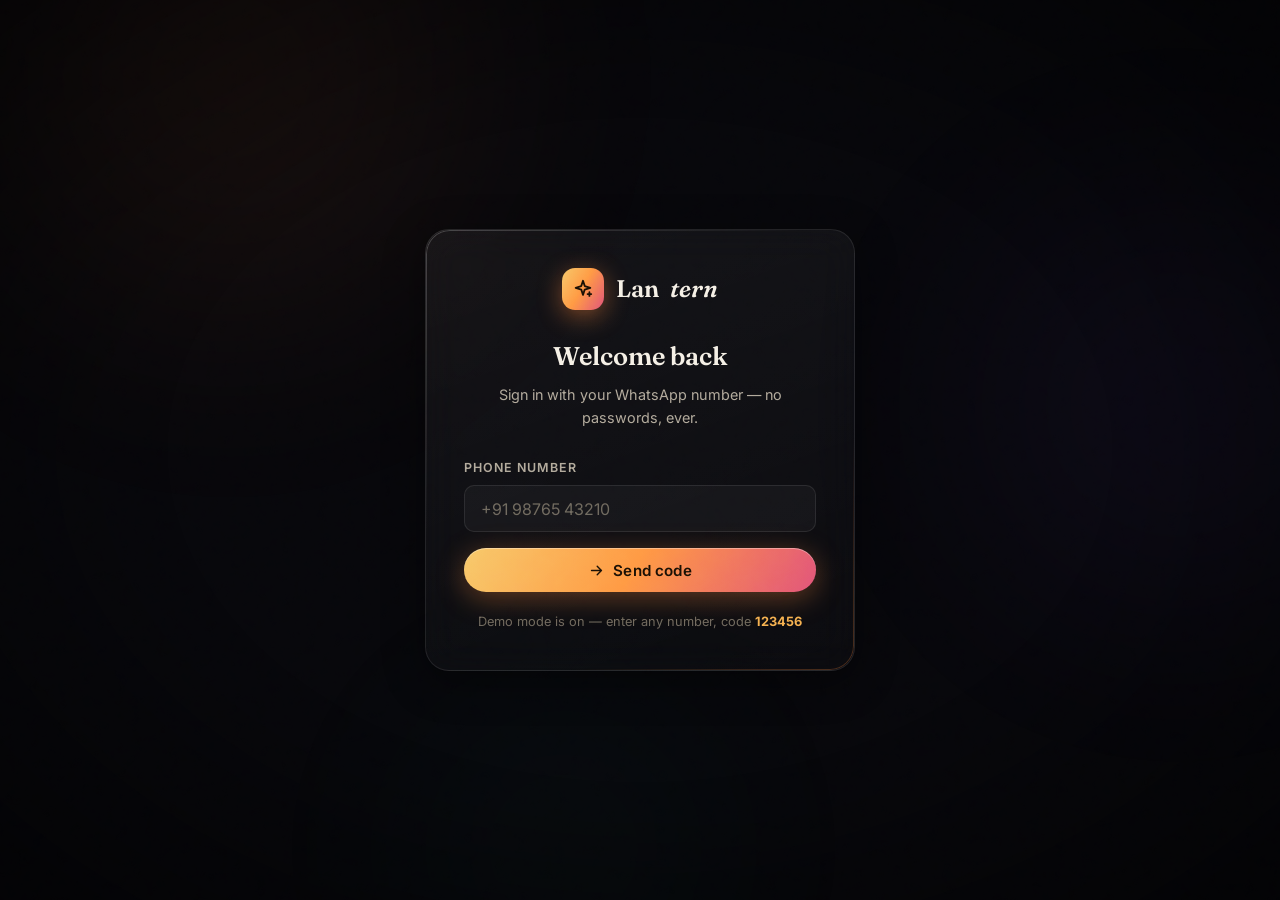
==== public/app.html @ 947a6cfb "Add Lantern — AI business assistant for local shops Cinematic vanilla-JS frontend (landing + owner c" ====
<!DOCTYPE html>
<html lang="en">
<head>
<meta charset="UTF-8">
<meta name="viewport" content="width=device-width, initial-scale=1.0">
<title>Lantern — Owner Console</title>
<link rel="preconnect" href="https://fonts.googleapis.com">
<link rel="preconnect" href="https://fonts.gstatic.com" crossorigin>
<link href="https://fonts.googleapis.com/css2?family=Fraunces:ital,opsz,wght@0,9..144,400;0,9..144,500;0,9..144,600;1,9..144,400;1,9..144,500&family=Inter:wght@400;500;600;700&display=swap" rel="stylesheet">
<link rel="stylesheet" href="css/base.css">
<link rel="stylesheet" href="css/layout.css">
<link rel="stylesheet" href="css/components.css">
<link rel="stylesheet" href="css/pages/chat.css">
<link rel="stylesheet" href="css/pages/inventory.css">
<link rel="stylesheet" href="css/pages/bookings.css">
<link rel="stylesheet" href="css/pages/insights.css">
<link rel="stylesheet" href="css/pages/marketing.css">
</head>
<body id="appPage">

<div class="grain" aria-hidden="true"></div>
<div class="vignette" aria-hidden="true"></div>
<div class="aurora" aria-hidden="true">
  <div class="blob blob-1" style="opacity:.2"></div>
  <div class="blob blob-2" style="opacity:.18"></div>
  <div class="blob blob-3" style="opacity:.14"></div>
</div>

<!-- ============ AUTH GATE ============ -->
<div class="auth-screen" id="authScreen">
  <div class="card auth-card hairline">
    <div class="a-brand">
      <span class="mark"><svg viewBox="0 0 24 24" fill="none" stroke="currentColor" stroke-width="2" stroke-linecap="round" stroke-linejoin="round"><path d="M12 3l1.9 5.8L20 10.7l-6.1 1.9L12 18.4l-1.9-5.8L4 10.7l6.1-1.9z"/><path d="M19 15.5v4M17 17.5h4"/></svg></span>
      Lan<em>tern</em>
    </div>

    <div id="authStepPhone">
      <div class="a-title">Welcome back</div>
      <p class="a-sub">Sign in with your WhatsApp number — no passwords, ever.</p>
      <div class="field" style="margin-bottom:1rem">
        <label for="authPhone">Phone number</label>
        <input class="input" id="authPhone" type="tel" placeholder="+91 98765 43210" inputmode="tel">
      </div>
      <button class="btn btn-gold" id="authSendOtp" style="width:100%">
        <svg viewBox="0 0 24 24" fill="none" stroke="currentColor" stroke-width="2" stroke-linecap="round" stroke-linejoin="round"><path d="M5 12h14M13 6l6 6-6 6"/></svg>
        Send code
      </button>
      <p class="demo-hint">Demo mode is on — enter any number, code <b>123456</b></p>
    </div>

    <div id="authStepOtp" style="display:none">
      <div class="a-title">Enter the code</div>
      <p class="a-sub" id="otpSentTo"></p>
      <div class="otp-row" id="otpRow">
        <input class="input" maxlength="1" inputmode="numeric"><input class="input" maxlength="1" inputmode="numeric"><input class="input" maxlength="1" inputmode="numeric"><input class="input" maxlength="1" inputmode="numeric"><input class="input" maxlength="1" inputmode="numeric"><input class="input" maxlength="1" inputmode="numeric">
      </div>
      <button class="btn btn-gold" id="authVerify" style="width:100%; margin-top:1.2rem">
        <svg viewBox="0 0 24 24" fill="none" stroke="currentColor" stroke-width="2" stroke-linecap="round" stroke-linejoin="round"><path d="M20 6 9 17l-5-5"/></svg>
        Verify &amp; open console
      </button>
      <button class="btn btn-ghost" id="authBack" style="width:100%; margin-top:.6rem">Back</button>
    </div>
  </div>
</div>

<!-- ============ APP SHELL ============ -->
<div class="app-shell" id="appShell" style="display:none">
  <aside class="sidebar">
    <a class="brand-lockup brand" href="index.html">
      <span class="mark"><svg viewBox="0 0 24 24" fill="none" stroke="currentColor" stroke-width="2" stroke-linecap="round" stroke-linejoin="round"><path d="M12 3l1.9 5.8L20 10.7l-6.1 1.9L12 18.4l-1.9-5.8L4 10.7l6.1-1.9z"/><path d="M19 15.5v4M17 17.5h4"/></svg></span>
      <span>Lan<em>tern</em></span>
    </a>

    <nav id="appNav">
      <a href="#chat" data-tab="chat" class="active">
        <svg viewBox="0 0 24 24" fill="none" stroke="currentColor" stroke-width="2" stroke-linecap="round" stroke-linejoin="round"><path d="M21 15a2 2 0 0 1-2 2H7l-4 4V5a2 2 0 0 1 2-2h14a2 2 0 0 1 2 2z"/></svg>
        <span>Chat</span><span class="nbadge" id="navUnread">2</span>
      </a>
      <a href="#inventory" data-tab="inventory">
        <svg viewBox="0 0 24 24" fill="none" stroke="currentColor" stroke-width="2" stroke-linecap="round" stroke-linejoin="round"><path d="M21 8a2 2 0 0 0-1-1.73l-7-4a2 2 0 0 0-2 0l-7 4A2 2 0 0 0 3 8v8a2 2 0 0 0 1 1.73l7 4a2 2 0 0 0 2 0l7-4A2 2 0 0 0 21 16z"/><path d="m3.3 7 8.7 5 8.7-5M12 22V12"/></svg>
        <span>Inventory</span><span class="nbadge" id="navLowStock" style="display:none"></span>
      </a>
      <a href="#bookings" data-tab="bookings">
        <svg viewBox="0 0 24 24" fill="none" stroke="currentColor" stroke-width="2" stroke-linecap="round" stroke-linejoin="round"><rect x="3" y="4" width="18" height="18" rx="2"/><path d="M16 2v4M8 2v4M3 10h18"/></svg>
        <span>Bookings</span>
      </a>
      <a href="#insights" data-tab="insights">
        <svg viewBox="0 0 24 24" fill="none" stroke="currentColor" stroke-width="2" stroke-linecap="round" stroke-linejoin="round"><path d="M3 3v18h18"/><path d="m19 9-5 5-4-4-3 3"/></svg>
        <span>Insights</span>
      </a>
      <a href="#marketing" data-tab="marketing">
        <svg viewBox="0 0 24 24" fill="none" stroke="currentColor" stroke-width="2" stroke-linecap="round" stroke-linejoin="round"><path d="m12 3 1.9 5.8L20 10.7l-6.1 1.9L12 18.4l-1.9-5.8L4 10.7l6.1-1.9z"/><path d="M19 15.5v4M17 17.5h4"/></svg>
        <span>Marketing</span>
      </a>
    </nav>

    <div class="card shop-card">
      <div class="shop-row">
        <span class="s-ava" id="shopAva">E</span>
        <div class="grow">
          <div class="s-name" id="shopName">Ember Café</div>
          <div class="s-lang" id="shopLang">English + हिन्दी</div>
        </div>
      </div>
      <button class="btn btn-ghost signout" id="signOut">
        <svg viewBox="0 0 24 24" fill="none" stroke="currentColor" stroke-width="2" stroke-linecap="round" stroke-linejoin="round"><path d="M9 21H5a2 2 0 0 1-2-2V5a2 2 0 0 1 2-2h4M16 17l5-5-5-5M21 12H9"/></svg>
        Sign out
      </button>
    </div>
  </aside>

  <main class="main">
    <header class="topbar">
      <div>
        <h1 id="pageTitle">Chat</h1>
        <div class="sub" id="pageSub">Live conversations with your customers</div>
      </div>
      <div class="spacer"></div>
      <div class="demo-banner" id="demoBanner" style="display:none">
        <svg viewBox="0 0 24 24" fill="none" stroke="currentColor" stroke-width="2.4" stroke-linecap="round" stroke-linejoin="round"><path d="M12 9v4M12 17h.01"/><circle cx="12" cy="12" r="10"/></svg>
        Demo mode — sample data
      </div>
      <div class="search-box">
        <svg viewBox="0 0 24 24" fill="none" stroke="currentColor" stroke-width="2" stroke-linecap="round" stroke-linejoin="round"><circle cx="11" cy="11" r="8"/><path d="m21 21-4.3-4.3"/></svg>
        <input type="search" placeholder="Search…" aria-label="Search">
      </div>
      <div class="owner-chip">
        <span class="o-ava" id="ownerAva">P</span>
        <span class="o-name" id="ownerName">Priya</span>
      </div>
    </header>

    <div class="page" id="pageContainer">
      <section class="page" id="page-chat" style="display:none"></section>
      <section class="page" id="page-inventory" style="display:none"></section>
      <section class="page" id="page-bookings" style="display:none"></section>
      <section class="page" id="page-insights" style="display:none"></section>
      <section class="page" id="page-marketing" style="display:none"></section>
    </div>
  </main>
</div>

<div class="toast-stack" id="toastStack"></div>
<script>window.SUPABASE_CONFIG = { url: "", anonKey: "" };</script>
<script type="module" src="js/main.js"></script>
</body>
</html>
---- public/css/base.css ----
/* ============================================================
   Lantern — base.css  (tokens, effects, shared components)
   ============================================================ */
:root {
  --bg: #07070b; --bg-2: #0b0b13; --bg-3: #10101a;
  --surface: rgba(255,255,255,.04); --surface-2: rgba(255,255,255,.065);
  --surface-3: rgba(255,255,255,.09);
  --border: rgba(255,255,255,.09); --border-strong: rgba(255,255,255,.16);
  --text: #f5f0e6; --text-dim: #b3ab9d; --text-faint: #716b60;
  --amber: #f6b352; --amber-2: #ff8a3d; --rose: #e2557a;
  --teal: #3fd8c0; --violet: #8b5cf6; --green: #58d68d;
  --gold-grad: linear-gradient(120deg,#f7c96b 0%,#ff9a44 48%,#e2557a 100%);
  --danger: #ff6b6b;
  --radius: 16px; --radius-sm: 10px; --radius-lg: 24px;
  --font-display: "Fraunces","Georgia",serif;
  --font-body: "Inter",ui-sans-serif,system-ui,sans-serif;
  --shadow-card: 0 10px 40px rgba(0,0,0,.45);
  --shadow-pop: 0 24px 80px rgba(0,0,0,.6);
  --ease-cine: cubic-bezier(.22,1,.36,1);
  --sidebar-w: 264px; --topbar-h: 68px;
}
*,*::before,*::after { box-sizing: border-box; margin: 0; padding: 0; }
html { scroll-behavior: smooth; -webkit-text-size-adjust: 100%; }
body { font-family: var(--font-body); background: var(--bg); color: var(--text);
  line-height: 1.6; font-size: 16px; -webkit-font-smoothing: antialiased;
  overflow-x: hidden; min-height: 100vh; }
img,svg { display: block; max-width: 100%; }
a { color: inherit; text-decoration: none; }
button { font-family: inherit; cursor: pointer; border: none; background: none; color: inherit; }
input,select,textarea { font-family: inherit; font-size: 1rem; color: var(--text);
  background: transparent; border: none; outline: none; }
ul,ol { list-style: none; }
::selection { background: rgba(246,179,82,.35); color: #fff; }
::-webkit-scrollbar { width: 10px; height: 10px; }
::-webkit-scrollbar-track { background: transparent; }
::-webkit-scrollbar-thumb { background: rgba(255,255,255,.12); border-radius: 99px;
  border: 2px solid transparent; background-clip: content-box; }
::-webkit-scrollbar-thumb:hover { background: rgba(255,255,255,.2); background-clip: content-box; }

/* ---------- Film grain ---------- */
.grain { position: fixed; inset: -50%; width: 200%; height: 200%; pointer-events: none;
  z-index: 2000; opacity: .05; mix-blend-mode: overlay;
  background-image: url("data:image/svg+xml,%3Csvg viewBox='0 0 200 200' xmlns='http://www.w3.org/2000/svg'%3E%3Cfilter id='n'%3E%3CfeTurbulence type='fractalNoise' baseFrequency='0.72' numOctaves='4' stitchTiles='stitch'/%3E%3C/filter%3E%3Crect width='100%25' height='100%25' filter='url(%23n)'/%3E%3C/svg%3E");
  animation: grain-shift .9s steps(4) infinite; }
@keyframes grain-shift { 0% { transform: translate(0,0); } 25% { transform: translate(-2%,3%); }
  50% { transform: translate(3%,-2%); } 75% { transform: translate(-3%,-3%); }
  100% { transform: translate(2%,2%); } }

/* ---------- Vignette ---------- */
.vignette { position: fixed; inset: 0; pointer-events: none; z-index: 1999;
  background: radial-gradient(ellipse at center, transparent 52%, rgba(0,0,0,.55) 100%); }

/* ---------- Aurora backdrop ---------- */
.aurora { position: fixed; inset: 0; z-index: -1; overflow: hidden; pointer-events: none; }
.aurora .blob { position: absolute; border-radius: 50%; filter: blur(110px); opacity: .34;
  will-change: transform; }
.aurora .blob-1 { width: 60vw; height: 60vw; top: -24vw; left: -12vw;
  background: radial-gradient(circle, rgba(255,138,61,.5), transparent 65%);
  animation: drift-1 26s var(--ease-cine) infinite alternate; }
.aurora .blob-2 { width: 52vw; height: 52vw; top: 8vh; right: -18vw;
  background: radial-gradient(circle, rgba(139,92,246,.42), transparent 65%);
  animation: drift-2 32s var(--ease-cine) infinite alternate; }
.aurora .blob-3 { width: 44vw; height: 44vw; bottom: -18vw; left: 22vw;
  background: radial-gradient(circle, rgba(63,216,192,.3), transparent 65%);
  animation: drift-3 38s var(--ease-cine) infinite alternate; }
@keyframes drift-1 { to { transform: translate(14vw,10vh) scale(1.15); } }
@keyframes drift-2 { to { transform: translate(-12vw,16vh) scale(.9); } }
@keyframes drift-3 { to { transform: translate(10vw,-12vh) scale(1.2); } }

/* ---------- Letterbox intro ---------- */
.letterbox { position: fixed; inset: 0; z-index: 3000; pointer-events: none;
  display: flex; align-items: center; justify-content: center; }
.letterbox .bar { position: absolute; left: 0; right: 0; height: 50.5vh; background: #050508;
  transition: transform 1.4s var(--ease-cine) .35s; }
.letterbox .bar.top { top: 0; } .letterbox .bar.bottom { bottom: 0; }
.letterbox .brand { position: relative; z-index: 1; font-family: var(--font-display);
  font-size: clamp(1.6rem,4vw,2.6rem); letter-spacing: .06em; color: var(--text);
  opacity: 0; transform: translateY(12px); animation: brand-in .9s var(--ease-cine) .15s forwards; }
.letterbox .brand em { font-style: italic; background: var(--gold-grad);
  -webkit-background-clip: text; background-clip: text; color: transparent; }
@keyframes brand-in { to { opacity: 1; transform: translateY(0); } }
body.curtain-open .letterbox .bar.top { transform: translateY(-101%); }
body.curtain-open .letterbox .bar.bottom { transform: translateY(101%); }
body.curtain-open .letterbox .brand { opacity: 0; transition: opacity .3s; }

/* ---------- Typography ---------- */
.display { font-family: var(--font-display); font-weight: 500; line-height: 1.04; letter-spacing: -.015em; }
.display em { font-style: italic; background: var(--gold-grad);
  -webkit-background-clip: text; background-clip: text; color: transparent; padding-right: .06em; }
.eyebrow { display: inline-flex; align-items: center; gap: .55rem; font-size: .76rem;
  font-weight: 600; letter-spacing: .22em; text-transform: uppercase; color: var(--amber); }
.eyebrow::before { content: ""; width: 26px; height: 1px; background: var(--gold-grad); }

/* ---------- Buttons ---------- */
.btn { display: inline-flex; align-items: center; justify-content: center; gap: .5rem;
  padding: .78rem 1.5rem; border-radius: 99px; font-weight: 600; font-size: .95rem;
  letter-spacing: .01em; transition: transform .25s var(--ease-cine), box-shadow .25s var(--ease-cine),
  background .25s, border-color .25s, color .25s; white-space: nowrap; position: relative; overflow: hidden; }
.btn svg { width: 17px; height: 17px; flex: none; }
.btn:active { transform: scale(.97); }
.btn-gold { background: var(--gold-grad); color: #1a1004;
  box-shadow: 0 6px 28px rgba(255,138,61,.35), inset 0 1px 0 rgba(255,255,255,.35); }
.btn-gold:hover { transform: translateY(-2px);
  box-shadow: 0 12px 44px rgba(255,138,61,.5), inset 0 1px 0 rgba(255,255,255,.35); }
.btn-gold::after { content: ""; position: absolute; top: 0; left: -80%; width: 60%; height: 100%;
  background: linear-gradient(105deg, transparent, rgba(255,255,255,.55), transparent);
  transform: skewX(-20deg); transition: left .6s var(--ease-cine); }
.btn-gold:hover::after { left: 130%; }
.btn-ghost { background: var(--surface); border: 1px solid var(--border); color: var(--text); backdrop-filter: blur(12px); }
.btn-ghost:hover { border-color: var(--border-strong); background: var(--surface-2); transform: translateY(-2px); }
.btn-soft { background: rgba(246,179,82,.12); border: 1px solid rgba(246,179,82,.3); color: var(--amber); }
.btn-soft:hover { background: rgba(246,179,82,.2); }
.btn-danger-soft { background: rgba(255,107,107,.1); border: 1px solid rgba(255,107,107,.3); color: var(--danger); }
.btn-danger-soft:hover { background: rgba(255,107,107,.18); }
.btn-icon { width: 40px; height: 40px; padding: 0; border-radius: 12px; background: var(--surface);
  border: 1px solid var(--border); color: var(--text-dim); display: inline-flex; align-items: center;
  justify-content: center; transition: all .2s; }
.btn-icon:hover { color: var(--text); border-color: var(--border-strong); background: var(--surface-2); }
.btn-icon svg { width: 18px; height: 18px; }
.btn:disabled { opacity: .45; cursor: not-allowed; transform: none !important; }

/* ---------- Glass card ---------- */
.card { background: linear-gradient(160deg, rgba(255,255,255,.055), rgba(255,255,255,.02));
  border: 1px solid var(--border); border-radius: var(--radius); backdrop-filter: blur(18px);
  box-shadow: var(--shadow-card); position: relative; }
.card.hairline::before { content: ""; position: absolute; inset: 0; border-radius: inherit; padding: 1px;
  background: linear-gradient(140deg, rgba(255,255,255,.22), transparent 40%, transparent 70%, rgba(255,138,61,.28));
  -webkit-mask: linear-gradient(#000 0 0) content-box, linear-gradient(#000 0 0);
  -webkit-mask-composite: xor; mask-composite: exclude; pointer-events: none; }

/* ---------- Badges & chips ---------- */
.badge { display: inline-flex; align-items: center; gap: .35rem; font-size: .7rem; font-weight: 700;
  letter-spacing: .09em; text-transform: uppercase; padding: .28rem .7rem; border-radius: 99px;
  border: 1px solid var(--border); background: var(--surface); color: var(--text-dim); white-space: nowrap; }
.badge-dot { width: 6px; height: 6px; border-radius: 50%; background: currentColor; box-shadow: 0 0 8px currentColor; }
.badge.gold { color: var(--amber); border-color: rgba(246,179,82,.35); background: rgba(246,179,82,.1); }
.badge.teal { color: var(--teal); border-color: rgba(63,216,192,.35); background: rgba(63,216,192,.08); }
.badge.rose { color: var(--rose); border-color: rgba(226,85,122,.4); background: rgba(226,85,122,.1); }
.badge.violet { color: #b49cff; border-color: rgba(139,92,246,.4); background: rgba(139,92,246,.1); }
.badge.green { color: var(--green); border-color: rgba(88,214,141,.35); background: rgba(88,214,141,.08); }
.badge.danger { color: var(--danger); border-color: rgba(255,107,107,.4); background: rgba(255,107,107,.1); }
.chip { display: inline-flex; align-items: center; gap: .4rem; padding: .5rem .95rem; border-radius: 99px;
  border: 1px solid var(--border); background: var(--surface); font-size: .85rem; color: var(--text-dim); transition: all .2s; }
.chip:hover { border-color: rgba(246,179,82,.45); color: var(--text); background: rgba(246,179,82,.08); }
.chip.active { border-color: rgba(246,179,82,.5); color: var(--amber); background: rgba(246,179,82,.12); }

/* ---------- Forms ---------- */
.field { display: flex; flex-direction: column; gap: .45rem; }
.field label { font-size: .78rem; font-weight: 600; letter-spacing: .08em; text-transform: uppercase; color: var(--text-dim); }
.input,.select,.textarea { width: 100%; padding: .8rem 1rem; border-radius: var(--radius-sm);
  border: 1px solid var(--border); background: rgba(255,255,255,.035); color: var(--text);
  transition: border-color .2s, box-shadow .2s, background .2s; }
.input::placeholder,.textarea::placeholder { color: var(--text-faint); }
.input:focus,.select:focus,.textarea:focus { border-color: rgba(246,179,82,.55);
  box-shadow: 0 0 0 4px rgba(246,179,82,.12); background: rgba(255,255,255,.05); }
.select { appearance: none;
  background-image: url("data:image/svg+xml,%3Csvg xmlns='http://www.w3.org/2000/svg' width='14' height='14' viewBox='0 0 24 24' fill='none' stroke='%23b3ab9d' stroke-width='2.4' stroke-linecap='round' stroke-linejoin='round'%3E%3Cpath d='m6 9 6 6 6-6'/%3E%3C/svg%3E");
  background-repeat: no-repeat; background-position: right 1rem center; padding-right: 2.6rem; }
.select option { background: var(--bg-3); color: var(--text); }
.textarea { resize: vertical; min-height: 96px; }

/* ---------- Toast ---------- */
.toast-stack { position: fixed; top: 20px; right: 20px; z-index: 5000; display: flex;
  flex-direction: column; gap: 10px; pointer-events: none; }
.toast { display: flex; align-items: flex-start; gap: .75rem; min-width: 300px; max-width: 380px;
  padding: .9rem 1.1rem; border-radius: var(--radius-sm); background: rgba(16,16,26,.92);
  border: 1px solid var(--border-strong); backdrop-filter: blur(20px); box-shadow: var(--shadow-pop);
  animation: toast-in .45s var(--ease-cine); pointer-events: auto; }
.toast.leaving { animation: toast-out .35s var(--ease-cine) forwards; }
.toast .t-icon { width: 34px; height: 34px; flex: none; border-radius: 10px; display: grid;
  place-items: center; background: rgba(246,179,82,.14); color: var(--amber); }
.toast .t-icon svg { width: 17px; height: 17px; }
.toast .t-title { font-weight: 650; font-size: .9rem; color: var(--text); }
.toast .t-body { font-size: .82rem; color: var(--text-dim); margin-top: 2px; }
@keyframes toast-in { from { opacity: 0; transform: translateX(24px) scale(.96); }
  to { opacity: 1; transform: translateX(0) scale(1); } }
@keyframes toast-out { to { opacity: 0; transform: translateY(-8px) scale(.97); } }

/* ---------- Modal ---------- */
.modal-scrim { position: fixed; inset: 0; z-index: 4000; display: grid; place-items: center;
  padding: 20px; background: rgba(4,4,8,.72); backdrop-filter: blur(10px); animation: scrim-in .3s var(--ease-cine); }
@keyframes scrim-in { from { opacity: 0; } to { opacity: 1; } }
.modal { width: min(560px,100%); max-height: 88vh; overflow-y: auto; border-radius: var(--radius-lg);
  background: linear-gradient(165deg,#16161f,#0d0d15); border: 1px solid var(--border-strong);
  box-shadow: var(--shadow-pop); padding: 1.8rem; animation: modal-in .4s var(--ease-cine); }
@keyframes modal-in { from { opacity: 0; transform: translateY(22px) scale(.97); }
  to { opacity: 1; transform: translateY(0) scale(1); } }
.modal .m-head { display: flex; align-items: center; justify-content: space-between; margin-bottom: 1.3rem; }
.modal .m-title { font-family: var(--font-display); font-size: 1.45rem; font-weight: 550; }
.modal .m-body { display: flex; flex-direction: column; gap: 1rem; }
.modal .m-foot { display: flex; justify-content: flex-end; gap: .7rem; margin-top: 1.5rem; }

/* ---------- Reveal on scroll ---------- */
.reveal { opacity: 0; transform: translateY(28px); transition: opacity .9s var(--ease-cine),
  transform .9s var(--ease-cine); transition-delay: var(--d,0s); }
.reveal.in { opacity: 1; transform: translateY(0); }

/* ---------- Pulse dot ---------- */
.pulse-dot { width: 8px; height: 8px; border-radius: 50%; background: var(--green); position: relative; flex: none; }
.pulse-dot::after { content: ""; position: absolute; inset: -4px; border-radius: 50%;
  border: 1.5px solid var(--green); animation: pulse-ring 2s ease-out infinite; }
@keyframes pulse-ring { 0% { transform: scale(.5); opacity: .9; } 100% { transform: scale(1.6); opacity: 0; } }

/* ---------- Marquee ---------- */
.marquee { overflow: hidden; position: relative;
  -webkit-mask-image: linear-gradient(90deg,transparent,#000 12%,#000 88%,transparent);
  mask-image: linear-gradient(90deg,transparent,#000 12%,#000 88%,transparent); }
.marquee .track { display: flex; gap: 3rem; width: max-content; animation: marquee 30s linear infinite; }
.marquee:hover .track { animation-play-state: paused; }
@keyframes marquee { to { transform: translateX(-50%); } }

/* ---------- Utility ---------- */
.muted { color: var(--text-dim); } .faint { color: var(--text-faint); }
.small { font-size: .82rem; } .stack { display: flex; flex-direction: column; gap: .4rem; }
.row { display: flex; align-items: center; gap: .6rem; } .grow { flex: 1; min-width: 0; }
.spacer { flex: 1; } .center { text-align: center; }
.divider { height: 1px; background: linear-gradient(90deg,transparent,var(--border),transparent); border: none; margin: 1rem 0; }

@media (prefers-reduced-motion: reduce) {
  *,*::before,*::after { animation-duration: .01ms !important; animation-iteration-count: 1 !important; transition-duration: .01ms !important; }
  html { scroll-behavior: auto; } }
---- public/css/layout.css ----
/* ============================================================
   Lantern — layout.css  (landing page + app shell)
   ============================================================ */

/* ---------- Landing: nav ---------- */
.site-nav { position: fixed; top: 0; left: 0; right: 0; z-index: 1500;
  display: flex; align-items: center; gap: 2rem; padding: 1.1rem clamp(1.2rem,5vw,4rem);
  background: linear-gradient(180deg, rgba(7,7,11,.85), rgba(7,7,11,0));
  backdrop-filter: blur(14px); -webkit-backdrop-filter: blur(14px);
  transition: background .4s; }
.site-nav.scrolled { background: rgba(7,7,11,.72); }
.brand-lockup { display: flex; align-items: center; gap: .65rem; font-family: var(--font-display);
  font-size: 1.28rem; font-weight: 600; letter-spacing: .04em; }
.brand-lockup .mark { width: 34px; height: 34px; border-radius: 11px; display: grid; place-items: center;
  background: var(--gold-grad); color: #1a1004; box-shadow: 0 4px 18px rgba(255,138,61,.4); }
.brand-lockup .mark svg { width: 19px; height: 19px; }
.brand-lockup em { font-style: normal; color: var(--amber); }
.site-nav .links { display: flex; align-items: center; gap: 1.6rem; margin-left: 1rem; }
.site-nav .links a { font-size: .9rem; color: var(--text-dim); transition: color .2s; }
.site-nav .links a:hover { color: var(--text); }

/* ---------- Landing: hero ---------- */
.hero { position: relative; min-height: 100vh; display: grid; grid-template-columns: 1.05fr .95fr;
  align-items: center; gap: 3rem; padding: 9rem clamp(1.2rem,5vw,4rem) 5rem; max-width: 1320px; margin: 0 auto; }
.hero-copy { position: relative; z-index: 2; }
.hero h1 { font-size: clamp(2.6rem, 5.6vw, 4.6rem); margin: 1.4rem 0 1.5rem; }
.hero .lede { font-size: clamp(1.02rem, 1.4vw, 1.2rem); color: var(--text-dim); max-width: 30rem; line-height: 1.65; }
.hero .cta-row { display: flex; flex-wrap: wrap; gap: .9rem; margin-top: 2.2rem; }
.hero .proof-row { display: flex; align-items: center; gap: 1.2rem; margin-top: 2.6rem;
  color: var(--text-faint); font-size: .82rem; }
.hero .proof-row .avatars { display: flex; }
.hero .proof-row .avatars span { width: 30px; height: 30px; border-radius: 50%; border: 2px solid var(--bg);
  margin-left: -8px; display: grid; place-items: center; font-size: .72rem; font-weight: 700; color: #1a1004; }
.hero .proof-row .avatars span:first-child { margin-left: 0; }

/* Hero chat mock */
.hero-stage { position: relative; z-index: 2; display: flex; justify-content: center; }
.hero-stage .glow-ring { position: absolute; inset: -6%; border-radius: 50%;
  background: radial-gradient(circle, rgba(255,138,61,.16), transparent 70%); filter: blur(30px); }
.phone { width: min(390px, 100%); border-radius: 34px; padding: 12px; position: relative;
  background: linear-gradient(165deg, rgba(255,255,255,.12), rgba(255,255,255,.03));
  border: 1px solid rgba(255,255,255,.16); box-shadow: 0 40px 120px rgba(0,0,0,.65), 0 0 80px rgba(255,138,61,.12);
  backdrop-filter: blur(20px); }
.phone .screen { border-radius: 24px; background: #0c0c14; overflow: hidden;
  border: 1px solid rgba(255,255,255,.06); display: flex; flex-direction: column; min-height: 540px; }
.phone .notch { height: 22px; display: flex; align-items: center; justify-content: center; }
.phone .notch i { width: 92px; height: 5px; border-radius: 99px; background: rgba(255,255,255,.12); }
.phone .chat-head { display: flex; align-items: center; gap: .7rem; padding: .8rem 1rem;
  border-bottom: 1px solid rgba(255,255,255,.06); background: rgba(255,255,255,.02); }
.phone .chat-head .shop-ava { width: 38px; height: 38px; border-radius: 12px; display: grid; place-items: center;
  background: var(--gold-grad); color: #1a1004; font-weight: 800; font-family: var(--font-display); }
.phone .chat-head .nm { font-weight: 650; font-size: .95rem; }
.phone .chat-head .st { font-size: .72rem; color: var(--green); display: flex; align-items: center; gap: .35rem; }
.phone .chat-body { flex: 1; padding: 1rem; display: flex; flex-direction: column; gap: .55rem; min-height: 400px; }
.bubble { max-width: 78%; padding: .62rem .9rem; border-radius: 16px; font-size: .86rem; line-height: 1.45;
  animation: bubble-in .5s var(--ease-cine) both; }
.bubble.cust { align-self: flex-start; background: rgba(255,255,255,.07); border: 1px solid rgba(255,255,255,.08);
  border-bottom-left-radius: 5px; color: var(--text); }
.bubble.ai { align-self: flex-end; background: linear-gradient(140deg, rgba(247,201,107,.22), rgba(226,85,122,.16));
  border: 1px solid rgba(246,179,82,.3); border-bottom-right-radius: 5px; color: #ffe9c9; }
.bubble .tm { display: block; font-size: .64rem; color: rgba(255,255,255,.4); margin-top: .3rem; text-align: right; }
@keyframes bubble-in { from { opacity: 0; transform: translateY(10px) scale(.97); } to { opacity: 1; transform: none; } }
.typing-dots { display: inline-flex; gap: 4px; padding: 4px 2px; }
.typing-dots i { width: 6px; height: 6px; border-radius: 50%; background: var(--amber);
  animation: typing-bounce 1.2s infinite; }
.typing-dots i:nth-child(2) { animation-delay: .15s; } .typing-dots i:nth-child(3) { animation-delay: .3s; }
@keyframes typing-bounce { 0%,60%,100% { transform: translateY(0); opacity: .5; }
  30% { transform: translateY(-5px); opacity: 1; } }
.phone .chat-input { display: flex; align-items: center; gap: .6rem; padding: .8rem 1rem;
  border-top: 1px solid rgba(255,255,255,.06); }
.phone .chat-input .box { flex: 1; background: rgba(255,255,255,.06); border: 1px solid rgba(255,255,255,.08);
  border-radius: 99px; padding: .55rem 1rem; font-size: .82rem; color: var(--text-faint); }
.phone .chat-input .send { width: 36px; height: 36px; border-radius: 50%; display: grid; place-items: center;
  background: var(--gold-grad); color: #1a1004; box-shadow: 0 4px 16px rgba(255,138,61,.4); }
.phone .chat-input .send svg { width: 16px; height: 16px; }

/* Hero chat chips overlay (the "action taken" toast inside phone) */
.phone .action-chip { align-self: flex-end; display: inline-flex; align-items: center; gap: .5rem;
  font-size: .76rem; font-weight: 600; color: var(--green); background: rgba(88,214,141,.1);
  border: 1px solid rgba(88,214,141,.3); padding: .45rem .8rem; border-radius: 99px; margin-top: .2rem;
  animation: bubble-in .5s var(--ease-cine) both; }
.phone .action-chip svg { width: 14px; height: 14px; }

/* Scroll cue */
.scroll-cue { position: absolute; bottom: 2rem; left: 50%; transform: translateX(-50%); z-index: 2;
  display: flex; flex-direction: column; align-items: center; gap: .4rem; color: var(--text-faint); font-size: .72rem;
  letter-spacing: .18em; text-transform: uppercase; }
.scroll-cue .line { width: 1px; height: 44px; background: linear-gradient(180deg, var(--amber), transparent);
  animation: cue-drop 2s ease-in-out infinite; }
@keyframes cue-drop { 0% { transform: scaleY(0); transform-origin: top; opacity: 0; }
  40% { transform: scaleY(1); transform-origin: top; opacity: 1; }
  80%,100% { transform: scaleY(0); transform-origin: bottom; opacity: 0; } }

/* ---------- Landing: ticker ---------- */
.ticker { padding: 2.6rem 0; border-top: 1px solid var(--border); border-bottom: 1px solid var(--border);
  background: rgba(255,255,255,.015); }
.ticker .track { display: flex; gap: 3.2rem; align-items: center; }
.ticker .track span { font-family: var(--font-display); font-size: 1.25rem; color: var(--text-faint);
  display: flex; align-items: center; gap: 3.2rem; white-space: nowrap; }
.ticker .track span::after { content: "✦"; color: var(--amber); font-size: .8rem; opacity: .7; }

/* ---------- Landing: section scaffold ---------- */
.section { max-width: 1200px; margin: 0 auto; padding: 7rem clamp(1.2rem,5vw,3rem); }
.section-head { text-align: center; max-width: 42rem; margin: 0 auto 3.5rem; }
.section-head h2 { font-size: clamp(2rem, 3.6vw, 3rem); margin: 1.1rem 0 .9rem; }
.section-head p { color: var(--text-dim); font-size: 1.02rem; }

/* ---------- Landing: demo stage ---------- */
.demo-stage { position: relative; }
.demo-window { max-width: 880px; margin: 0 auto; border-radius: var(--radius-lg);
  background: linear-gradient(170deg, rgba(255,255,255,.06), rgba(255,255,255,.015));
  border: 1px solid var(--border-strong); backdrop-filter: blur(20px);
  box-shadow: var(--shadow-pop); overflow: hidden; }
.demo-window .win-bar { display: flex; align-items: center; gap: .6rem; padding: .8rem 1.2rem;
  border-bottom: 1px solid var(--border); background: rgba(255,255,255,.02); }
.demo-window .win-bar i { width: 11px; height: 11px; border-radius: 50%; }
.demo-window .win-bar i:nth-child(1) { background: #ff5f57; } .demo-window .win-bar i:nth-child(2) { background: #febc2e; }
.demo-window .win-bar i:nth-child(3) { background: #28c840; }
.demo-window .win-bar .title { margin-left: .5rem; font-size: .8rem; color: var(--text-faint); }
.demo-window .win-body { display: grid; grid-template-columns: 300px 1fr; min-height: 460px; }
.demo-window .conv-list { border-right: 1px solid var(--border); display: flex; flex-direction: column; }
.demo-window .conv-item { display: flex; gap: .7rem; padding: .85rem 1rem; cursor: pointer;
  border-bottom: 1px solid rgba(255,255,255,.04); transition: background .2s; }
.demo-window .conv-item:hover, .demo-window .conv-item.active { background: rgba(255,255,255,.05); }
.demo-window .conv-item .ava { width: 34px; height: 34px; border-radius: 50%; flex: none; display: grid;
  place-items: center; font-size: .72rem; font-weight: 700; color: #1a1004; }
.demo-window .conv-item .txt { overflow: hidden; }
.demo-window .conv-item .nm { font-size: .86rem; font-weight: 600; display: flex; justify-content: space-between; }
.demo-window .conv-item .nm time { font-size: .68rem; color: var(--text-faint); font-weight: 400; }
.demo-window .conv-item .prev { font-size: .76rem; color: var(--text-dim); white-space: nowrap;
  overflow: hidden; text-overflow: ellipsis; margin-top: 1px; }
.demo-window .conv-thread { display: flex; flex-direction: column; }
.demo-window .thread-body { flex: 1; padding: 1.2rem; display: flex; flex-direction: column;
  gap: .6rem; justify-content: flex-end; overflow: hidden; }
.demo-window .thread-input { display: flex; gap: .6rem; padding: .9rem 1rem; border-top: 1px solid var(--border); }

/* Step captions beside demo */
.demo-captions { max-width: 880px; margin: 1.2rem auto 0; display: grid; grid-template-columns: repeat(3,1fr); gap: 1rem; }
.demo-captions .cap { display: flex; gap: .8rem; align-items: flex-start; padding: 1rem 1.1rem;
  border-radius: var(--radius); background: rgba(255,255,255,.03); border: 1px solid var(--border); }
.demo-captions .cap .num { font-family: var(--font-display); font-size: 1.4rem; line-height: 1;
  background: var(--gold-grad); -webkit-background-clip: text; background-clip: text; color: transparent; }
.demo-captions .cap p { font-size: .84rem; color: var(--text-dim); margin-top: .2rem; }

/* ---------- Landing: features ---------- */
.feature-grid { display: grid; grid-template-columns: repeat(3, 1fr); gap: 1.2rem; }
.feature-card { padding: 1.7rem; border-radius: var(--radius); cursor: default; transition: transform .35s var(--ease-cine), border-color .35s, background .35s; }
.feature-card:hover { transform: translateY(-6px); border-color: rgba(246,179,82,.35);
  background: linear-gradient(160deg, rgba(255,255,255,.08), rgba(255,255,255,.025)); }
.feature-card .f-icon { width: 46px; height: 46px; border-radius: 14px; display: grid; place-items: center;
  background: rgba(246,179,82,.12); border: 1px solid rgba(246,179,82,.28); color: var(--amber);
  margin-bottom: 1.1rem; box-shadow: 0 6px 20px rgba(255,138,61,.12); }
.feature-card .f-icon svg { width: 21px; height: 21px; }
.feature-card .f-icon.teal { background: rgba(63,216,192,.1); border-color: rgba(63,216,192,.28); color: var(--teal); }
.feature-card .f-icon.violet { background: rgba(139,92,246,.1); border-color: rgba(139,92,246,.28); color: #b49cff; }
.feature-card h3 { font-family: var(--font-display); font-size: 1.18rem; font-weight: 600; margin-bottom: .45rem; }
.feature-card p { font-size: .9rem; color: var(--text-dim); }

/* ---------- Landing: personas ---------- */
.persona-grid { display: grid; grid-template-columns: repeat(4, 1fr); gap: 1.2rem; }
.persona-card { padding: 1.6rem; display: flex; flex-direction: column; gap: .9rem; transition: transform .35s var(--ease-cine), border-color .35s; }
.persona-card:hover { transform: translateY(-6px); border-color: rgba(246,179,82,.35); }
.persona-card .p-head { display: flex; align-items: center; gap: .8rem; }
.persona-card .p-ava { width: 46px; height: 46px; border-radius: 14px; display: grid; place-items: center;
  font-family: var(--font-display); font-weight: 700; font-size: 1.05rem; color: #1a1004; }
.persona-card .p-name { font-weight: 650; font-size: .98rem; }
.persona-card .p-shop { font-size: .78rem; color: var(--text-faint); }
.persona-card .p-quote { font-size: .88rem; color: var(--text-dim); font-style: italic; flex: 1; }
.persona-card .p-stat { display: flex; align-items: center; gap: .45rem; font-size: .8rem; font-weight: 600; color: var(--green); }
.persona-card .p-stat svg { width: 14px; height: 14px; }

/* ---------- Landing: stats band ---------- */
.stats-band { display: grid; grid-template-columns: repeat(4, 1fr); gap: 1.2rem; }
.stat-tile { padding: 1.8rem 1.5rem; text-align: center; }
.stat-tile .num { font-family: var(--font-display); font-size: clamp(2rem,3.4vw,2.8rem); font-weight: 600;
  background: var(--gold-grad); -webkit-background-clip: text; background-clip: text; color: transparent; }
.stat-tile .lbl { font-size: .82rem; color: var(--text-dim); margin-top: .3rem; }

/* ---------- Landing: quote ---------- */
.quote-band { position: relative; text-align: center; padding: 6rem clamp(1.2rem,5vw,3rem); }
.quote-band::before { content: "“"; font-family: var(--font-display); font-size: 9rem; line-height: 1;
  position: absolute; top: 1rem; left: 50%; transform: translateX(-50%); color: rgba(246,179,82,.14); }
.quote-band blockquote { font-family: var(--font-display); font-size: clamp(1.4rem,2.6vw,2rem); line-height: 1.35;
  max-width: 46rem; margin: 0 auto 1.6rem; }
.quote-band .who { color: var(--text-dim); font-size: .92rem; }
.quote-band .who b { color: var(--text); }

/* ---------- Landing: pricing ---------- */
.price-grid { display: grid; grid-template-columns: repeat(3, 1fr); gap: 1.2rem; align-items: stretch; }
.price-card { padding: 2rem 1.8rem; display: flex; flex-direction: column; gap: 1.1rem; position: relative; }
.price-card.hot { border-color: rgba(246,179,82,.45); box-shadow: 0 0 0 1px rgba(246,179,82,.2), var(--shadow-card); }
.price-card .plan { font-size: .8rem; font-weight: 700; letter-spacing: .16em; text-transform: uppercase; color: var(--text-dim); }
.price-card .price { font-family: var(--font-display); font-size: 2.6rem; font-weight: 600; }
.price-card .price small { font-size: .9rem; color: var(--text-faint); font-weight: 400; }
.price-card ul { display: flex; flex-direction: column; gap: .55rem; flex: 1; }
.price-card li { display: flex; gap: .6rem; font-size: .88rem; color: var(--text-dim); }
.price-card li svg { width: 15px; height: 15px; flex: none; color: var(--amber); margin-top: 3px; }
.price-card .btn { margin-top: .4rem; }
.price-card.hot .plan { color: var(--amber); }

/* ---------- Landing: final CTA ---------- */
.final-cta { position: relative; text-align: center; padding: 7rem clamp(1.2rem,5vw,3rem) 8rem; }
.final-cta .big { font-size: clamp(2.4rem, 5vw, 4rem); margin: 1.2rem auto 1.4rem; max-width: 24ch; }
.final-cta p { color: var(--text-dim); max-width: 34rem; margin: 0 auto 2.4rem; }
.cta-form { display: flex; gap: .7rem; justify-content: center; max-width: 460px; margin: 0 auto; flex-wrap: wrap; }
.cta-form .input { flex: 1; min-width: 220px; background: rgba(255,255,255,.06); border-radius: 99px; }

/* ---------- Landing: footer ---------- */
.site-footer { border-top: 1px solid var(--border); padding: 3rem clamp(1.2rem,5vw,4rem);
  display: flex; align-items: center; justify-content: space-between; gap: 1.5rem; flex-wrap: wrap;
  color: var(--text-faint); font-size: .84rem; }
.site-footer .cols { display: flex; gap: 2.2rem; }
.site-footer .cols a { color: var(--text-dim); transition: color .2s; }
.site-footer .cols a:hover { color: var(--text); }

/* ============================================================
   APP SHELL
   ============================================================ */
.app-shell { display: flex; min-height: 100vh; }
.sidebar { width: var(--sidebar-w); flex: none; display: flex; flex-direction: column;
  background: linear-gradient(180deg, rgba(16,16,26,.9), rgba(7,7,11,.95));
  border-right: 1px solid var(--border); backdrop-filter: blur(20px);
  padding: 1.4rem 1rem; position: sticky; top: 0; height: 100vh; }
.sidebar .brand { padding: .2rem .4rem 1.2rem; }
.sidebar nav { display: flex; flex-direction: column; gap: .25rem; margin-top: .5rem; }
.sidebar nav a { display: flex; align-items: center; gap: .8rem; padding: .68rem .85rem;
  border-radius: 12px; color: var(--text-dim); font-size: .92rem; font-weight: 500;
  transition: all .2s; position: relative; }
.sidebar nav a svg { width: 18px; height: 18px; flex: none; }
.sidebar nav a:hover { color: var(--text); background: rgba(255,255,255,.05); }
.sidebar nav a.active { color: var(--text); background: linear-gradient(90deg, rgba(246,179,82,.16), rgba(246,179,82,.04));
  box-shadow: inset 0 0 0 1px rgba(246,179,82,.25); }
.sidebar nav a.active::before { content: ""; position: absolute; left: 0; top: 20%; bottom: 20%;
  width: 3px; border-radius: 3px; background: var(--gold-grad); box-shadow: 0 0 12px rgba(255,138,61,.6); }
.sidebar nav a .nbadge { margin-left: auto; font-size: .68rem; font-weight: 700; background: rgba(226,85,122,.16);
  color: var(--rose); border: 1px solid rgba(226,85,122,.35); border-radius: 99px; padding: .1rem .5rem; }
.sidebar .shop-card { margin-top: auto; padding: 1rem; border-radius: var(--radius); }
.sidebar .shop-card .shop-row { display: flex; align-items: center; gap: .7rem; }
.sidebar .shop-card .s-ava { width: 40px; height: 40px; border-radius: 12px; display: grid; place-items: center;
  background: var(--gold-grad); color: #1a1004; font-family: var(--font-display); font-weight: 700; }
.sidebar .shop-card .s-name { font-weight: 650; font-size: .92rem; }
.sidebar .shop-card .s-lang { font-size: .74rem; color: var(--text-faint); margin-top: .15rem; }
.sidebar .signout { margin-top: .8rem; width: 100%; }

/* ---------- Main area ---------- */
.main { flex: 1; min-width: 0; display: flex; flex-direction: column; }
.topbar { height: var(--topbar-h); flex: none; display: flex; align-items: center; gap: 1rem;
  padding: 0 1.8rem; border-bottom: 1px solid var(--border); background: rgba(7,7,11,.6);
  backdrop-filter: blur(16px); position: sticky; top: 0; z-index: 100; }
.topbar h1 { font-family: var(--font-display); font-size: 1.35rem; font-weight: 600; }
.topbar .sub { font-size: .78rem; color: var(--text-faint); }
.search-box { position: relative; width: min(300px, 30vw); }
.search-box svg { position: absolute; left: .9rem; top: 50%; transform: translateY(-50%);
  width: 15px; height: 15px; color: var(--text-faint); }
.search-box input { width: 100%; padding: .55rem .9rem .55rem 2.3rem; border-radius: 99px;
  background: rgba(255,255,255,.05); border: 1px solid var(--border); font-size: .86rem;
  transition: border-color .2s, box-shadow .2s; }
.search-box input:focus { border-color: rgba(246,179,82,.5); box-shadow: 0 0 0 3px rgba(246,179,82,.1); }
.owner-chip { display: flex; align-items: center; gap: .65rem; padding: .35rem .6rem .35rem .35rem;
  border-radius: 99px; background: var(--surface); border: 1px solid var(--border); }
.owner-chip .o-ava { width: 30px; height: 30px; border-radius: 50%; display: grid; place-items: center;
  background: var(--violet); color: #fff; font-size: .76rem; font-weight: 700; }
.owner-chip .o-name { font-size: .84rem; font-weight: 600; }

.page { flex: 1; padding: 1.8rem; overflow-y: auto; animation: page-in .5s var(--ease-cine); }
@keyframes page-in { from { opacity: 0; transform: translateY(12px); } to { opacity: 1; transform: none; } }
.page-head { display: flex; align-items: center; gap: 1rem; margin-bottom: 1.4rem; flex-wrap: wrap; }
.page-head h2 { font-family: var(--font-display); font-size: 1.6rem; font-weight: 600; }
.page-head .desc { font-size: .86rem; color: var(--text-dim); }

/* ---------- Auth screen (app.html gate) ---------- */
.auth-screen { min-height: 100vh; display: grid; place-items: center; padding: 2rem; position: relative; }
.auth-card { width: min(430px, 100%); padding: 2.4rem; border-radius: var(--radius-lg); }
.auth-card .a-brand { display: flex; align-items: center; justify-content: center; gap: .7rem;
  font-family: var(--font-display); font-size: 1.5rem; font-weight: 600; margin-bottom: 1.6rem; }
.auth-card .a-brand .mark { width: 42px; height: 42px; border-radius: 13px; display: grid; place-items: center;
  background: var(--gold-grad); color: #1a1004; box-shadow: 0 6px 24px rgba(255,138,61,.45); }
.auth-card .a-brand .mark svg { width: 22px; height: 22px; }
.auth-card .a-title { text-align: center; font-family: var(--font-display); font-size: 1.6rem; font-weight: 600; margin-bottom: .4rem; }
.auth-card .a-sub { text-align: center; color: var(--text-dim); font-size: .9rem; margin-bottom: 1.8rem; }
.auth-card .demo-hint { margin-top: 1.2rem; text-align: center; font-size: .8rem; color: var(--text-faint); }
.auth-card .demo-hint b { color: var(--amber); }
.otp-row { display: flex; gap: .6rem; justify-content: center; }
.otp-row .input { width: 52px; text-align: center; font-size: 1.4rem; font-weight: 700; padding: .6rem 0; }
.demo-banner { display: flex; align-items: center; gap: .5rem; font-size: .76rem; font-weight: 600;
  color: var(--amber); background: rgba(246,179,82,.1); border: 1px solid rgba(246,179,82,.3);
  padding: .4rem .8rem; border-radius: 99px; }
.demo-banner svg { width: 13px; height: 13px; }

/* ---------- Responsive ---------- */
@media (max-width: 1080px) {
  .hero { grid-template-columns: 1fr; text-align: center; padding-top: 8rem; }
  .hero .lede { margin: 0 auto; }
  .hero .cta-row, .hero .proof-row { justify-content: center; }
  .hero-stage { margin-top: 2rem; }
  .feature-grid, .price-grid { grid-template-columns: repeat(2,1fr); }
  .persona-grid { grid-template-columns: repeat(2,1fr); }
  .stats-band { grid-template-columns: repeat(2,1fr); }
}
@media (max-width: 760px) {
  .site-nav .links { display: none; }
  .demo-window .win-body { grid-template-columns: 1fr; }
  .demo-window .conv-list { display: none; }
  .demo-captions { grid-template-columns: 1fr; }
  .feature-grid, .price-grid, .persona-grid { grid-template-columns: 1fr; }
  .stats-band { grid-template-columns: 1fr 1fr; }
  .page { padding: 1.2rem; }
  .sidebar { width: 76px; padding: 1.2rem .6rem; }
  .sidebar .brand-lockup span, .sidebar nav a span, .sidebar .shop-card { display: none; }
  .sidebar nav a { justify-content: center; }
  .topbar .search-box { display: none; }
}

/* Mobile polish */
@media (max-width: 760px) {
  .demo-banner { display: none !important; }
  .topbar { padding: 0 1rem; gap: .6rem; }
  .topbar h1 { font-size: 1.15rem; }
  .topbar .sub { display: none; }
}
@media (max-width: 480px) {
  .auth-card { padding: 1.8rem 1.4rem; }
  .auth-card .btn { padding: .7rem 1rem; font-size: .9rem; white-space: normal; }
  .owner-chip .o-name { display: none; }
  .site-nav { padding: .9rem 1rem; }
  .site-nav .btn { padding: .65rem 1rem; font-size: .85rem; }
}
---- public/css/components.css ----
/* ============================================================
   Lantern — components.css (app shared components)
   ============================================================ */

/* Avatar with deterministic gradient */
.ava { width: 40px; height: 40px; border-radius: 50%; flex: none; display: grid; place-items: center;
  font-weight: 700; font-size: .8rem; color: #1a1004; }
.ava.sm { width: 32px; height: 32px; font-size: .7rem; border-radius: 10px; }
.ava.lg { width: 52px; height: 52px; font-size: 1rem; border-radius: 16px; }
.g0 { background: linear-gradient(135deg,#f7c96b,#ff8a3d); }
.g1 { background: linear-gradient(135deg,#6fe6cf,#3f9df6); }
.g2 { background: linear-gradient(135deg,#c9a7ff,#8b5cf6); }
.g3 { background: linear-gradient(135deg,#ff9a9e,#e2557a); }
.g4 { background: linear-gradient(135deg,#7fd98a,#2ea86b); }
.g5 { background: linear-gradient(135deg,#ffd38a,#f6b352); }

/* Stat tiles (app) */
.stat-grid { display: grid; grid-template-columns: repeat(4,1fr); gap: 1rem; }
.stat-card { padding: 1.2rem 1.3rem; display: flex; flex-direction: column; gap: .35rem; }
.stat-card .s-label { font-size: .74rem; font-weight: 600; letter-spacing: .1em; text-transform: uppercase; color: var(--text-faint); }
.stat-card .s-value { font-family: var(--font-display); font-size: 1.9rem; font-weight: 600; line-height: 1.1; }
.stat-card .s-delta { font-size: .78rem; font-weight: 600; display: flex; align-items: center; gap: .3rem; }
.stat-card .s-delta.up { color: var(--green); } .stat-card .s-delta.down { color: var(--danger); }
.stat-card .s-delta svg { width: 13px; height: 13px; }
.stat-card .s-ico { position: absolute; top: 1.1rem; right: 1.1rem; width: 34px; height: 34px;
  border-radius: 10px; display: grid; place-items: center; background: rgba(255,255,255,.06); color: var(--amber); }
.stat-card .s-ico svg { width: 16px; height: 16px; }

/* Panel + list rows */
.panel { border-radius: var(--radius); overflow: hidden; }
.panel-head { display: flex; align-items: center; gap: .8rem; padding: 1.1rem 1.3rem;
  border-bottom: 1px solid var(--border); background: rgba(255,255,255,.02); }
.panel-head h3 { font-family: var(--font-display); font-size: 1.1rem; font-weight: 600; }
.panel-body { padding: 1.1rem 1.3rem; }

.row-item { display: flex; align-items: center; gap: .9rem; padding: .85rem 1.1rem;
  border-bottom: 1px solid rgba(255,255,255,.045); transition: background .18s; }
.row-item:last-child { border-bottom: none; }
.row-item:hover { background: rgba(255,255,255,.035); }
.row-item .r-main { flex: 1; min-width: 0; }
.row-item .r-title { font-weight: 600; font-size: .93rem; }
.row-item .r-sub { font-size: .8rem; color: var(--text-faint); margin-top: 1px; }
.row-item .r-right { display: flex; align-items: center; gap: .6rem; }

/* Empty state */
.empty { text-align: center; padding: 3rem 1.5rem; color: var(--text-faint); }
.empty .e-ico { width: 56px; height: 56px; margin: 0 auto 1rem; border-radius: 18px; display: grid;
  place-items: center; background: rgba(255,255,255,.05); border: 1px dashed var(--border-strong); color: var(--text-dim); }
.empty .e-ico svg { width: 24px; height: 24px; }
.empty p { font-size: .9rem; max-width: 22rem; margin: 0 auto .3rem; }

/* Chat bubbles (app) */
.msg { display: flex; gap: .6rem; margin-bottom: .85rem; animation: bubble-in .4s var(--ease-cine) both; }
.msg .msg-body { max-width: 72%; }
.msg .msg-bubble { padding: .68rem .95rem; border-radius: 16px; font-size: .9rem; line-height: 1.5;
  border: 1px solid rgba(255,255,255,.07); }
.msg .msg-meta { font-size: .68rem; color: var(--text-faint); margin-top: .3rem; }
.msg.in .msg-bubble { background: rgba(255,255,255,.06); border-bottom-left-radius: 5px; }
.msg.out { flex-direction: row-reverse; }
.msg.out .msg-body { display: flex; flex-direction: column; align-items: flex-end; }
.msg.out .msg-bubble { background: linear-gradient(140deg, rgba(247,201,107,.2), rgba(226,85,122,.14));
  border-color: rgba(246,179,82,.32); color: #ffe9c9; border-bottom-right-radius: 5px; }
.msg.ai .msg-bubble { background: linear-gradient(140deg, rgba(139,92,246,.16), rgba(63,216,192,.1));
  border-color: rgba(139,92,246,.3); color: #ece4ff; }
.msg .msg-actions { display: flex; gap: .5rem; margin-top: .45rem; }

/* Typing indicator (app) */
.typing-msg { display: flex; align-items: center; gap: .6rem; color: var(--text-faint); font-size: .8rem; }
.typing-msg .typing-dots { padding: 0; }

/* Conversation list (app) */
.conv-item { display: flex; gap: .75rem; padding: .85rem 1rem; cursor: pointer; border-radius: 12px;
  transition: background .18s; }
.conv-item:hover { background: rgba(255,255,255,.045); }
.conv-item.active { background: linear-gradient(90deg, rgba(246,179,82,.12), rgba(246,179,82,.02));
  box-shadow: inset 0 0 0 1px rgba(246,179,82,.22); }
.conv-item .c-txt { flex: 1; min-width: 0; }
.conv-item .c-nm { display: flex; justify-content: space-between; align-items: center; gap: .5rem; }
.conv-item .c-nm b { font-size: .9rem; font-weight: 600; white-space: nowrap; overflow: hidden; text-overflow: ellipsis; }
.conv-item .c-nm time { font-size: .68rem; color: var(--text-faint); flex: none; }
.conv-item .c-prev { font-size: .78rem; color: var(--text-dim); white-space: nowrap; overflow: hidden;
  text-overflow: ellipsis; margin-top: 2px; display: flex; justify-content: space-between; gap: .5rem; }
.conv-item .unread-dot { width: 8px; height: 8px; border-radius: 50%; background: var(--rose);
  box-shadow: 0 0 8px rgba(226,85,122,.8); flex: none; align-self: center; }
---- public/css/pages/chat.css ----
/* ============================================================
   Lantern — pages/chat.css
   ============================================================ */
.chat-layout { display: grid; grid-template-columns: 320px 1fr; gap: 1.2rem; height: calc(100vh - var(--topbar-h) - 3.6rem); min-height: 480px; }
.conv-pane { display: flex; flex-direction: column; overflow: hidden; }
.conv-pane .conv-scroll { flex: 1; overflow-y: auto; padding: .6rem; }
.conv-pane .pane-head { padding: 1.1rem 1.2rem .5rem; }
.conv-pane .pane-head .sub { font-size: .78rem; color: var(--text-faint); }

.thread-pane { display: flex; flex-direction: column; overflow: hidden; }
.thread-head { display: flex; align-items: center; gap: .8rem; padding: .9rem 1.3rem;
  border-bottom: 1px solid var(--border); background: rgba(255,255,255,.02); }
.thread-head .t-info { flex: 1; min-width: 0; }
.thread-head .t-name { font-weight: 650; font-size: .98rem; }
.thread-head .t-meta { font-size: .76rem; color: var(--text-faint); }
.thread-scroll { flex: 1; overflow-y: auto; padding: 1.4rem 1.3rem; display: flex; flex-direction: column; }
.thread-scroll .day-sep { align-self: center; font-size: .7rem; letter-spacing: .12em; text-transform: uppercase;
  color: var(--text-faint); background: rgba(255,255,255,.04); border: 1px solid var(--border);
  padding: .28rem .9rem; border-radius: 99px; margin: .4rem 0 1rem; }
.thread-input { display: flex; align-items: flex-end; gap: .6rem; padding: .9rem 1.2rem;
  border-top: 1px solid var(--border); background: rgba(255,255,255,.015); }
.thread-input .ta { flex: 1; resize: none; min-height: 44px; max-height: 120px; border-radius: 16px;
  background: rgba(255,255,255,.05); border: 1px solid var(--border); padding: .7rem 1rem; font-size: .9rem; }
.thread-input .ta:focus { border-color: rgba(246,179,82,.5); }
.send-btn { width: 44px; height: 44px; border-radius: 14px; display: grid; place-items: center;
  background: var(--gold-grad); color: #1a1004; box-shadow: 0 6px 20px rgba(255,138,61,.35);
  transition: transform .2s; }
.send-btn:hover { transform: translateY(-2px); }
.send-btn svg { width: 18px; height: 18px; }
.mic-btn { width: 40px; height: 40px; border-radius: 12px; display: grid; place-items: center;
  background: var(--surface); border: 1px solid var(--border); color: var(--text-dim); }
.mic-btn.listening { color: var(--rose); border-color: rgba(226,85,122,.5);
  animation: mic-pulse 1.4s ease-in-out infinite; }
@keyframes mic-pulse { 0%,100% { box-shadow: 0 0 0 0 rgba(226,85,122,.35); } 50% { box-shadow: 0 0 0 10px rgba(226,85,122,0); } }

.escalate-tag { display: inline-flex; align-items: center; gap: .4rem; font-size: .72rem; font-weight: 700;
  letter-spacing: .1em; text-transform: uppercase; color: var(--rose); }
.escalate-tag svg { width: 13px; height: 13px; }
.quick-replies { display: flex; flex-wrap: wrap; gap: .5rem; padding: 0 1.2rem .6rem; }
@media (max-width: 900px) {
  .chat-layout { grid-template-columns: 1fr; height: auto; }
  .conv-pane { display: none; }
  .conv-pane.open { display: flex; }
  .thread-pane { min-height: 70vh; }
}
@media (max-width: 480px) {
  .thread-head .badge { display: none; }
  .thread-head { padding: .7rem 1rem; }
  .thread-input { padding: .7rem .8rem; }
}
---- public/css/pages/inventory.css ----
/* ============================================================
   Lantern — pages/inventory.css
   ============================================================ */
.inv-toolbar { display: flex; align-items: center; gap: .8rem; margin-bottom: 1.3rem; flex-wrap: wrap; }
.inv-grid { display: grid; grid-template-columns: repeat(auto-fill, minmax(230px, 1fr)); gap: 1rem; }
.item-card { padding: 1.3rem; display: flex; flex-direction: column; gap: .8rem; transition: transform .3s var(--ease-cine), border-color .3s; }
.item-card:hover { transform: translateY(-4px); border-color: rgba(255,255,255,.18); }
.item-card.low { border-color: rgba(246,179,82,.4); box-shadow: 0 0 0 1px rgba(246,179,82,.12), var(--shadow-card); }
.item-card.out { border-color: rgba(255,107,107,.35); opacity: .75; }
.item-card .i-top { display: flex; align-items: flex-start; justify-content: space-between; gap: .6rem; }
.item-card .i-emoji { width: 42px; height: 42px; border-radius: 13px; display: grid; place-items: center;
  font-size: 1.25rem; background: rgba(255,255,255,.06); border: 1px solid var(--border); }
.item-card .i-name { font-weight: 650; font-size: .97rem; }
.item-card .i-sku { font-size: .72rem; color: var(--text-faint); font-family: ui-monospace, monospace; margin-top: 1px; }
.item-card .i-price { font-family: var(--font-display); font-size: 1.25rem; font-weight: 600; }
.item-card .i-foot { display: flex; align-items: center; justify-content: space-between; margin-top: auto; }
.qty-controls { display: inline-flex; align-items: center; gap: .4rem; }
.qty-controls button { width: 28px; height: 28px; border-radius: 9px; background: var(--surface);
  border: 1px solid var(--border); color: var(--text-dim); display: grid; place-items: center; transition: all .15s; }
.qty-controls button:hover { color: var(--amber); border-color: rgba(246,179,82,.45); }
.qty-controls button svg { width: 13px; height: 13px; }
.qty-controls .q { min-width: 30px; text-align: center; font-weight: 700; font-size: .92rem; }
.stock-bar { height: 4px; border-radius: 99px; background: rgba(255,255,255,.07); overflow: hidden; }
.stock-bar i { display: block; height: 100%; border-radius: 99px; background: var(--gold-grad); }
.item-card.low .stock-bar i { background: linear-gradient(90deg,#f6b352,#ff8a3d); }
.item-card.out .stock-bar i { background: var(--danger); }
@media (max-width: 760px) { .inv-grid { grid-template-columns: repeat(auto-fill, minmax(160px,1fr)); } }
---- public/css/pages/bookings.css ----
/* ============================================================
   Lantern — pages/bookings.css
   ============================================================ */
.day-strip { display: flex; gap: .7rem; overflow-x: auto; padding-bottom: .4rem; margin-bottom: 1.4rem; }
.day-chip { flex: none; display: flex; flex-direction: column; align-items: center; gap: .2rem;
  padding: .7rem 1.05rem; border-radius: 14px; border: 1px solid var(--border); background: var(--surface);
  cursor: pointer; transition: all .2s; min-width: 64px; }
.day-chip .dow { font-size: .7rem; font-weight: 700; letter-spacing: .1em; text-transform: uppercase; color: var(--text-faint); }
.day-chip .dnum { font-family: var(--font-display); font-size: 1.3rem; font-weight: 600; }
.day-chip .dcnt { font-size: .68rem; color: var(--text-faint); }
.day-chip:hover { border-color: var(--border-strong); }
.day-chip.active { border-color: rgba(246,179,82,.55); background: rgba(246,179,82,.1);
  box-shadow: 0 6px 24px rgba(255,138,61,.15); }
.day-chip.active .dnum { color: var(--amber); }
.day-chip.today .dow { color: var(--amber); }

.bk-timeline { display: flex; flex-direction: column; gap: .8rem; }
.bk-card { display: flex; gap: 1rem; padding: 1.1rem 1.2rem; align-items: center; transition: border-color .25s, transform .25s; }
.bk-card:hover { border-color: rgba(255,255,255,.18); transform: translateY(-2px); }
.bk-card .bk-time { flex: none; width: 74px; display: flex; flex-direction: column; align-items: center; gap: .15rem; }
.bk-card .bk-time .t { font-family: var(--font-display); font-size: 1.2rem; font-weight: 600; }
.bk-card .bk-time .d { font-size: .7rem; color: var(--text-faint); letter-spacing: .08em; text-transform: uppercase; }
.bk-card .bk-line { flex: none; width: 2px; align-self: stretch; border-radius: 2px; background: rgba(255,255,255,.1); }
.bk-card.confirmed .bk-line { background: var(--teal); box-shadow: 0 0 10px rgba(63,216,192,.5); }
.bk-card.completed .bk-line { background: var(--green); }
.bk-card.no_show .bk-line { background: var(--danger); }
.bk-card.cancelled .bk-line { background: rgba(255,255,255,.18); }
.bk-card .bk-main { flex: 1; min-width: 0; }
.bk-card .bk-service { font-weight: 650; font-size: .98rem; }
.bk-card .bk-cust { font-size: .82rem; color: var(--text-dim); margin-top: 2px; display: flex; align-items: center; gap: .4rem; flex-wrap: wrap; }
.bk-card .bk-notes { font-size: .8rem; color: var(--text-faint); margin-top: 3px; font-style: italic; }
.bk-card .bk-actions { display: flex; gap: .5rem; flex: none; }
.bk-card.past { opacity: .62; }
@media (max-width: 760px) { .bk-card { flex-wrap: wrap; } .bk-card .bk-actions { width: 100%; } }
---- public/css/pages/insights.css ----
/* ============================================================
   Lantern — pages/insights.css
   ============================================================ */
.summary-card { padding: 1.6rem 1.7rem; position: relative; overflow: hidden; }
.summary-card .sc-orb { position: absolute; width: 220px; height: 220px; border-radius: 50%;
  background: radial-gradient(circle, rgba(255,138,61,.22), transparent 70%); filter: blur(40px);
  top: -80px; right: -40px; pointer-events: none; }
.summary-card .sc-head { display: flex; align-items: center; gap: .6rem; font-size: .78rem;
  font-weight: 700; letter-spacing: .14em; text-transform: uppercase; color: var(--amber); margin-bottom: .9rem; }
.summary-card .sc-head svg { width: 15px; height: 15px; }
.summary-card blockquote { font-family: var(--font-display); font-size: clamp(1.15rem, 2vw, 1.5rem);
  line-height: 1.45; max-width: 56rem; }
.summary-card .sc-tags { display: flex; gap: .6rem; margin-top: 1.1rem; flex-wrap: wrap; }

.chart-wrap { padding: 1.2rem 1.3rem 1.4rem; }
.bar-chart { display: flex; align-items: flex-end; gap: .8rem; height: 190px; padding-top: 1rem; }
.bar-col { flex: 1; display: flex; flex-direction: column; align-items: center; gap: .5rem; height: 100%; justify-content: flex-end; }
.bar-col .bar { width: 100%; max-width: 44px; border-radius: 8px 8px 3px 3px;
  background: linear-gradient(180deg, rgba(247,201,107,.9), rgba(255,138,61,.45));
  box-shadow: 0 0 18px rgba(255,138,61,.18); position: relative; transition: height 1s var(--ease-cine); }
.bar-col .bar.hl { background: linear-gradient(180deg, #f7c96b, #ff8a3d); box-shadow: 0 0 26px rgba(255,138,61,.45); }
.bar-col .lbl { font-size: .7rem; color: var(--text-faint); text-transform: uppercase; letter-spacing: .06em; }
.bar-col .val { font-size: .72rem; font-weight: 700; color: var(--text-dim); }
.bar-col .val.hl { color: var(--amber); }
.chart-legend { display: flex; gap: 1.2rem; margin-top: 1rem; font-size: .76rem; color: var(--text-faint); flex-wrap: wrap; }
.chart-legend i { display: inline-block; width: 9px; height: 9px; border-radius: 3px; margin-right: .35rem; }

.best-list { display: flex; flex-direction: column; }
.best-row { display: flex; align-items: center; gap: .9rem; padding: .8rem 1rem; }
.best-row .rank { font-family: var(--font-display); font-size: 1.15rem; color: var(--text-faint); width: 22px; text-align: center; }
.best-row .rank.top { background: var(--gold-grad); -webkit-background-clip: text; background-clip: text; color: transparent; }
.best-row .b-name { flex: 1; font-weight: 600; font-size: .92rem; }
.best-row .b-count { font-size: .84rem; color: var(--text-dim); }
.best-row .b-bar { width: 90px; height: 5px; border-radius: 99px; background: rgba(255,255,255,.07); overflow: hidden; }
.best-row .b-bar i { display: block; height: 100%; border-radius: 99px; background: var(--gold-grad); }

.suggest-card { display: flex; align-items: center; gap: 1rem; padding: 1.3rem 1.4rem;
  border-color: rgba(246,179,82,.3); background: linear-gradient(120deg, rgba(246,179,82,.07), rgba(255,255,255,.02)); }
.suggest-card .s-ico { width: 44px; height: 44px; border-radius: 13px; flex: none; display: grid; place-items: center;
  background: rgba(246,179,82,.14); border: 1px solid rgba(246,179,82,.3); color: var(--amber); }
.suggest-card .s-ico svg { width: 20px; height: 20px; }
.suggest-card .s-text { flex: 1; }
.suggest-card .s-text b { font-family: var(--font-display); font-size: 1.05rem; font-weight: 600; display: block; }
.suggest-card .s-text span { font-size: .84rem; color: var(--text-dim); }
---- public/css/pages/marketing.css ----
/* ============================================================
   Lantern — pages/marketing.css
   ============================================================ */
.draft-grid { display: grid; grid-template-columns: repeat(auto-fill, minmax(320px, 1fr)); gap: 1.2rem; }
.draft-card { padding: 1.4rem; display: flex; flex-direction: column; gap: .9rem; transition: transform .3s var(--ease-cine), border-color .3s; }
.draft-card:hover { transform: translateY(-4px); border-color: rgba(255,255,255,.18); }
.draft-card.sent { opacity: .72; }
.draft-card .d-head { display: flex; align-items: center; justify-content: space-between; gap: .6rem; }
.channel-badge { display: inline-flex; align-items: center; gap: .4rem; font-size: .72rem; font-weight: 700;
  padding: .3rem .7rem; border-radius: 99px; letter-spacing: .06em; }
.channel-badge svg { width: 13px; height: 13px; }
.channel-badge.wa { color: #7de3a8; background: rgba(88,214,141,.1); border: 1px solid rgba(88,214,141,.3); }
.channel-badge.ig { color: #ff9ad5; background: rgba(226,85,122,.1); border: 1px solid rgba(226,85,122,.35); }
.channel-badge.sms { color: #9ec7ff; background: rgba(63,157,246,.1); border: 1px solid rgba(63,157,246,.3); }
.draft-card .d-content { font-size: .93rem; line-height: 1.6; color: var(--text-dim);
  background: rgba(255,255,255,.03); border: 1px solid var(--border); border-radius: 12px; padding: .9rem 1rem; }
.draft-card .d-content .hash { color: var(--amber); }
.draft-card .d-why { font-size: .8rem; color: var(--text-faint); display: flex; align-items: flex-start; gap: .45rem; }
.draft-card .d-why svg { width: 14px; height: 14px; flex: none; color: var(--violet); margin-top: 2px; }
.draft-card .d-actions { display: flex; gap: .6rem; margin-top: auto; }
.draft-card .d-actions .btn { flex: 1; padding: .6rem 1rem; font-size: .86rem; }

.mkt-head { display: flex; align-items: center; gap: 1rem; margin-bottom: 1.3rem; flex-wrap: wrap; }
.mkt-head .gen { display: flex; align-items: center; gap: .5rem; font-size: .84rem; color: var(--text-dim); }
.sparkle { color: var(--amber); display: inline-flex; }
.sparkle svg { width: 15px; height: 15px; }
.gen-btn { display: inline-flex; align-items: center; gap: .5rem; }
.gen-btn.loading { pointer-events: none; opacity: .7; }
.gen-btn.loading svg { animation: spin 1s linear infinite; }
@keyframes spin { to { transform: rotate(360deg); } }
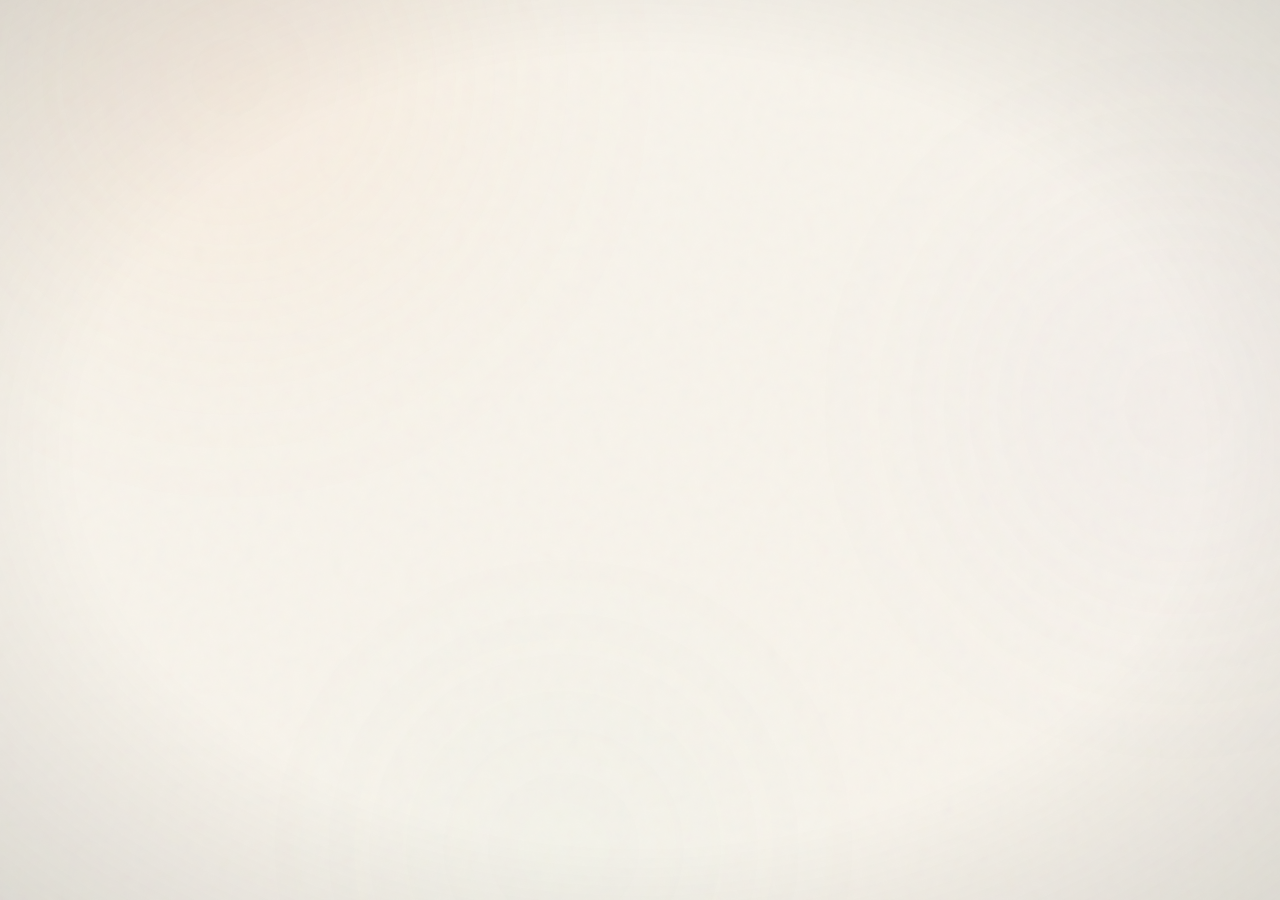
==== commit 7c0e1572: "Transform Lantern demo into ShopSathi production app Rebuild the static demo into a real multi-tenan" ====
--- a/public/app.html
+++ b/public/app.html
@@ -3,10 +3,11 @@
 <head>
 <meta charset="UTF-8">
 <meta name="viewport" content="width=device-width, initial-scale=1.0">
-<title>Lantern — Owner Console</title>
+<title>ShopSathi — Owner Console</title>
+<meta name="description" content="ShopSathi — the AI business assistant for local shops.">
 <link rel="preconnect" href="https://fonts.googleapis.com">
 <link rel="preconnect" href="https://fonts.gstatic.com" crossorigin>
-<link href="https://fonts.googleapis.com/css2?family=Fraunces:ital,opsz,wght@0,9..144,400;0,9..144,500;0,9..144,600;1,9..144,400;1,9..144,500&family=Inter:wght@400;500;600;700&display=swap" rel="stylesheet">
+<link href="https://fonts.googleapis.com/css2?family=Instrument+Serif:ital@0;1&family=Inter:wght@400;500;600;700&display=swap" rel="stylesheet">
 <link rel="stylesheet" href="css/base.css">
 <link rel="stylesheet" href="css/layout.css">
 <link rel="stylesheet" href="css/components.css">
@@ -15,6 +16,7 @@
 <link rel="stylesheet" href="css/pages/bookings.css">
 <link rel="stylesheet" href="css/pages/insights.css">
 <link rel="stylesheet" href="css/pages/marketing.css">
+<link rel="stylesheet" href="css/pages/shop.css">
 </head>
 <body id="appPage">
 
@@ -26,80 +28,125 @@
   <div class="blob blob-3" style="opacity:.14"></div>
 </div>
 
-<!-- ============ AUTH GATE ============ -->
-<div class="auth-screen" id="authScreen">
+<!-- ============ CONFIG GATE ============ -->
+<div class="auth-screen" id="configScreen" style="display:none">
   <div class="card auth-card hairline">
     <div class="a-brand">
       <span class="mark"><svg viewBox="0 0 24 24" fill="none" stroke="currentColor" stroke-width="2" stroke-linecap="round" stroke-linejoin="round"><path d="M12 3l1.9 5.8L20 10.7l-6.1 1.9L12 18.4l-1.9-5.8L4 10.7l6.1-1.9z"/><path d="M19 15.5v4M17 17.5h4"/></svg></span>
-      Lan<em>tern</em>
-    </div>
-
-    <div id="authStepPhone">
-      <div class="a-title">Welcome back</div>
-      <p class="a-sub">Sign in with your WhatsApp number — no passwords, ever.</p>
-      <div class="field" style="margin-bottom:1rem">
-        <label for="authPhone">Phone number</label>
-        <input class="input" id="authPhone" type="tel" placeholder="+91 98765 43210" inputmode="tel">
-      </div>
-      <button class="btn btn-gold" id="authSendOtp" style="width:100%">
-        <svg viewBox="0 0 24 24" fill="none" stroke="currentColor" stroke-width="2" stroke-linecap="round" stroke-linejoin="round"><path d="M5 12h14M13 6l6 6-6 6"/></svg>
-        Send code
-      </button>
-      <p class="demo-hint">Demo mode is on — enter any number, code <b>123456</b></p>
-    </div>
-
-    <div id="authStepOtp" style="display:none">
-      <div class="a-title">Enter the code</div>
-      <p class="a-sub" id="otpSentTo"></p>
-      <div class="otp-row" id="otpRow">
-        <input class="input" maxlength="1" inputmode="numeric"><input class="input" maxlength="1" inputmode="numeric"><input class="input" maxlength="1" inputmode="numeric"><input class="input" maxlength="1" inputmode="numeric"><input class="input" maxlength="1" inputmode="numeric"><input class="input" maxlength="1" inputmode="numeric">
-      </div>
-      <button class="btn btn-gold" id="authVerify" style="width:100%; margin-top:1.2rem">
-        <svg viewBox="0 0 24 24" fill="none" stroke="currentColor" stroke-width="2" stroke-linecap="round" stroke-linejoin="round"><path d="M20 6 9 17l-5-5"/></svg>
-        Verify &amp; open console
-      </button>
-      <button class="btn btn-ghost" id="authBack" style="width:100%; margin-top:.6rem">Back</button>
-    </div>
+      Shop<em>Sathi</em>
+    </div>
+    <div class="a-title">Supabase isn't configured</div>
+    <p class="a-sub">This console needs real credentials to run. Set <code>SUPABASE_URL</code> and <code>SUPABASE_ANON_KEY</code> in the script tag at the bottom of <code>app.html</code> (or wire them at build time), then reload.</p>
+  </div>
+</div>
+
+<!-- ============ AUTH GATE (auth.js renders into this) ============ -->
+<div class="auth-screen" id="authScreen" style="display:none"></div>
+
+<!-- ============ ONBOARDING ============ -->
+<div class="auth-screen" id="onboardScreen" style="display:none">
+  <div class="card auth-card hairline">
+    <div class="a-brand">
+      <span class="mark"><svg viewBox="0 0 24 24" fill="none" stroke="currentColor" stroke-width="2" stroke-linecap="round" stroke-linejoin="round"><path d="M12 3l1.9 5.8L20 10.7l-6.1 1.9L12 18.4l-1.9-5.8L4 10.7l6.1-1.9z"/><path d="M19 15.5v4M17 17.5h4"/></svg></span>
+      Shop<em>Sathi</em>
+    </div>
+    <div class="a-title">Set up your shop</div>
+    <p class="a-sub">This takes 30 seconds — you can change everything later.</p>
+    <div class="a-error" style="display:none"></div>
+    <div class="field" style="margin-bottom:.8rem"><label for="o-name">Shop name</label>
+      <input class="input" id="o-name" placeholder="Ember Café"></div>
+    <div class="row" style="margin-bottom:.8rem">
+      <div class="field grow"><label for="o-cat">Shop type</label>
+        <select class="select" id="o-cat">
+          <option value="Café">Café</option><option value="Barbershop">Barbershop / Salon</option>
+          <option value="Boutique">Boutique / Clothing</option><option value="Grocery">Grocery / Kirana</option>
+          <option value="Repair Shop">Repair Shop</option><option value="Restaurant">Restaurant</option>
+          <option value="Other">Other</option>
+        </select></div>
+      <div class="field" style="width:130px"><label for="o-currency">Currency</label>
+        <select class="select" id="o-currency"><option>INR</option><option>USD</option><option>EUR</option><option>GBP</option><option>AED</option></select></div>
+    </div>
+    <div class="row" style="margin-bottom:.8rem">
+      <div class="field grow"><label for="o-phone">Your phone</label>
+        <input class="input" id="o-phone" type="tel" placeholder="+91 98765 43210"></div>
+      <div class="field grow"><label for="o-wa">WhatsApp number (for AI replies)</label>
+        <input class="input" id="o-wa" type="tel" placeholder="Optional — the number Meta sends messages from"></div>
+    </div>
+    <div class="row" style="margin-bottom:.8rem">
+      <div class="field grow"><label for="o-lang">Language</label>
+        <select class="select" id="o-lang"><option value="en">English</option><option value="hi">हिन्दी</option><option value="en+hi">English + हिन्दी</option><option value="es">Español</option><option value="ar">العربية</option><option value="ta">தமிழ்</option></select></div>
+      <div class="field grow"><label for="o-hours">Opening hours</label>
+        <input class="input" id="o-hours" placeholder="Mon–Sat 8:00–21:00, Sun 9:00–17:00"></div>
+    </div>
+    <div class="field" style="margin-bottom:1.1rem"><label for="o-address">Address</label>
+      <input class="input" id="o-address" placeholder="Shop 12, Main Market, Pune"></div>
+    <button class="btn btn-gold" id="o-save" style="width:100%" data-restore="Create my shop">Create my shop</button>
+    <button class="btn btn-ghost" id="o-signout" style="width:100%;margin-top:.6rem">Sign out</button>
   </div>
 </div>
 
 <!-- ============ APP SHELL ============ -->
 <div class="app-shell" id="appShell" style="display:none">
-  <aside class="sidebar">
+  <div class="nav-scrim" id="navScrim"></div>
+  <aside class="sidebar" id="sidebar">
     <a class="brand-lockup brand" href="index.html">
       <span class="mark"><svg viewBox="0 0 24 24" fill="none" stroke="currentColor" stroke-width="2" stroke-linecap="round" stroke-linejoin="round"><path d="M12 3l1.9 5.8L20 10.7l-6.1 1.9L12 18.4l-1.9-5.8L4 10.7l6.1-1.9z"/><path d="M19 15.5v4M17 17.5h4"/></svg></span>
-      <span>Lan<em>tern</em></span>
+      <span>Shop<em>Sathi</em></span>
     </a>
 
     <nav id="appNav">
-      <a href="#chat" data-tab="chat" class="active">
-        <svg viewBox="0 0 24 24" fill="none" stroke="currentColor" stroke-width="2" stroke-linecap="round" stroke-linejoin="round"><path d="M21 15a2 2 0 0 1-2 2H7l-4 4V5a2 2 0 0 1 2-2h14a2 2 0 0 1 2 2z"/></svg>
-        <span>Chat</span><span class="nbadge" id="navUnread">2</span>
+      <a href="#dashboard" data-tab="dashboard" class="active">
+        <svg viewBox="0 0 24 24" fill="none" stroke="currentColor" stroke-width="2" stroke-linecap="round" stroke-linejoin="round"><rect x="3" y="3" width="7" height="9" rx="1.5"/><rect x="14" y="3" width="7" height="5" rx="1.5"/><rect x="14" y="12" width="7" height="9" rx="1.5"/><rect x="3" y="16" width="7" height="5" rx="1.5"/></svg>
+        <span>Dashboard</span>
+      </a>
+      <a href="#products" data-tab="products">
+        <svg viewBox="0 0 24 24" fill="none" stroke="currentColor" stroke-width="2" stroke-linecap="round" stroke-linejoin="round"><path d="M20.6 13.4 13.4 20.6a2 2 0 0 1-2.8 0l-7.2-7.2A2 2 0 0 1 2.8 12V4a1.2 1.2 0 0 1 1.2-1.2H12a2 2 0 0 1 1.4.6l7.2 7.2a2 2 0 0 1 0 2.8z"/><circle cx="7.5" cy="7.5" r="1"/></svg>
+        <span>Products</span>
       </a>
       <a href="#inventory" data-tab="inventory">
         <svg viewBox="0 0 24 24" fill="none" stroke="currentColor" stroke-width="2" stroke-linecap="round" stroke-linejoin="round"><path d="M21 8a2 2 0 0 0-1-1.73l-7-4a2 2 0 0 0-2 0l-7 4A2 2 0 0 0 3 8v8a2 2 0 0 0 1 1.73l7 4a2 2 0 0 0 2 0l7-4A2 2 0 0 0 21 16z"/><path d="m3.3 7 8.7 5 8.7-5M12 22V12"/></svg>
         <span>Inventory</span><span class="nbadge" id="navLowStock" style="display:none"></span>
       </a>
+      <a href="#customers" data-tab="customers">
+        <svg viewBox="0 0 24 24" fill="none" stroke="currentColor" stroke-width="2" stroke-linecap="round" stroke-linejoin="round"><path d="M17 21v-2a4 4 0 0 0-4-4H5a4 4 0 0 0-4 4v2"/><circle cx="9" cy="7" r="4"/><path d="M23 21v-2a4 4 0 0 0-3-3.9M16 3.1a4 4 0 0 1 0 7.8"/></svg>
+        <span>Customers</span>
+      </a>
+      <a href="#orders" data-tab="orders">
+        <svg viewBox="0 0 24 24" fill="none" stroke="currentColor" stroke-width="2" stroke-linecap="round" stroke-linejoin="round"><path d="M6 2 3 6v14a2 2 0 0 0 2 2h14a2 2 0 0 0 2-2V6l-3-4z"/><path d="M3 6h18M16 10a4 4 0 0 1-8 0"/></svg>
+        <span>Orders</span><span class="nbadge" id="navOrders" style="display:none"></span>
+      </a>
       <a href="#bookings" data-tab="bookings">
         <svg viewBox="0 0 24 24" fill="none" stroke="currentColor" stroke-width="2" stroke-linecap="round" stroke-linejoin="round"><rect x="3" y="4" width="18" height="18" rx="2"/><path d="M16 2v4M8 2v4M3 10h18"/></svg>
-        <span>Bookings</span>
-      </a>
-      <a href="#insights" data-tab="insights">
-        <svg viewBox="0 0 24 24" fill="none" stroke="currentColor" stroke-width="2" stroke-linecap="round" stroke-linejoin="round"><path d="M3 3v18h18"/><path d="m19 9-5 5-4-4-3 3"/></svg>
-        <span>Insights</span>
+        <span>Bookings</span><span class="nbadge" id="navBookings" style="display:none"></span>
+      </a>
+      <a href="#conversations" data-tab="conversations">
+        <svg viewBox="0 0 24 24" fill="none" stroke="currentColor" stroke-width="2" stroke-linecap="round" stroke-linejoin="round"><path d="M21 15a2 2 0 0 1-2 2H7l-4 4V5a2 2 0 0 1 2-2h14a2 2 0 0 1 2 2z"/></svg>
+        <span>Conversations</span><span class="nbadge" id="navUnread" style="display:none"></span>
+      </a>
+      <a href="#ai" data-tab="ai">
+        <svg viewBox="0 0 24 24" fill="none" stroke="currentColor" stroke-width="2" stroke-linecap="round" stroke-linejoin="round"><path d="M12 3l1.9 5.8L20 10.7l-6.1 1.9L12 18.4l-1.9-5.8L4 10.7l6.1-1.9z"/><path d="M19 15.5v4M17 17.5h4"/></svg>
+        <span>AI Assistant</span>
+      </a>
+      <a href="#notifications" data-tab="notifications">
+        <svg viewBox="0 0 24 24" fill="none" stroke="currentColor" stroke-width="2" stroke-linecap="round" stroke-linejoin="round"><path d="M18 8a6 6 0 0 0-12 0c0 7-3 9-3 9h18s-3-2-3-9M13.7 21a2 2 0 0 1-3.4 0"/></svg>
+        <span>Notifications</span><span class="nbadge" id="navNotifs" style="display:none"></span>
       </a>
       <a href="#marketing" data-tab="marketing">
-        <svg viewBox="0 0 24 24" fill="none" stroke="currentColor" stroke-width="2" stroke-linecap="round" stroke-linejoin="round"><path d="m12 3 1.9 5.8L20 10.7l-6.1 1.9L12 18.4l-1.9-5.8L4 10.7l6.1-1.9z"/><path d="M19 15.5v4M17 17.5h4"/></svg>
+        <svg viewBox="0 0 24 24" fill="none" stroke="currentColor" stroke-width="2" stroke-linecap="round" stroke-linejoin="round"><path d="m3 11 18-5v12L3 14v-3z"/><path d="M11.6 16.8a3 3 0 1 1-5.8-1.6"/></svg>
         <span>Marketing</span>
+      </a>
+      <a href="#settings" data-tab="settings">
+        <svg viewBox="0 0 24 24" fill="none" stroke="currentColor" stroke-width="2" stroke-linecap="round" stroke-linejoin="round"><circle cx="12" cy="12" r="3"/><path d="M19.4 15a1.7 1.7 0 0 0 .34 1.87l.06.06a2 2 0 1 1-2.83 2.83l-.06-.06a1.7 1.7 0 0 0-1.87-.34 1.7 1.7 0 0 0-1 1.55V21a2 2 0 1 1-4 0v-.09a1.7 1.7 0 0 0-1.1-1.55 1.7 1.7 0 0 0-1.87.34l-.06.06a2 2 0 1 1-2.83-2.83l.06-.06a1.7 1.7 0 0 0 .34-1.87 1.7 1.7 0 0 0-1.55-1H3a2 2 0 1 1 0-4h.09a1.7 1.7 0 0 0 1.55-1.1 1.7 1.7 0 0 0-.34-1.87l-.06-.06a2 2 0 1 1 2.83-2.83l.06.06a1.7 1.7 0 0 0 1.87.34h.08a1.7 1.7 0 0 0 1-1.55V3a2 2 0 1 1 4 0v.09a1.7 1.7 0 0 0 1 1.55 1.7 1.7 0 0 0 1.87-.34l.06-.06a2 2 0 1 1 2.83 2.83l-.06.06a1.7 1.7 0 0 0-.34 1.87v.08a1.7 1.7 0 0 0 1.55 1H21a2 2 0 1 1 0 4h-.09a1.7 1.7 0 0 0-1.55 1z"/></svg>
+        <span>Settings</span>
       </a>
     </nav>
 
     <div class="card shop-card">
       <div class="shop-row">
-        <span class="s-ava" id="shopAva">E</span>
+        <span class="s-ava" id="shopAva">?</span>
         <div class="grow">
-          <div class="s-name" id="shopName">Ember Café</div>
-          <div class="s-lang" id="shopLang">English + हिन्दी</div>
+          <div class="s-name" id="shopName">Loading…</div>
+          <div class="s-lang" id="shopLang"></div>
         </div>
       </div>
       <button class="btn btn-ghost signout" id="signOut">
@@ -111,37 +158,47 @@
 
   <main class="main">
     <header class="topbar">
+      <button class="btn-icon hamburger" id="hamburger" aria-label="Menu">
+        <svg viewBox="0 0 24 24" fill="none" stroke="currentColor" stroke-width="2" stroke-linecap="round"><path d="M4 6h16M4 12h16M4 18h16"/></svg>
+      </button>
       <div>
-        <h1 id="pageTitle">Chat</h1>
-        <div class="sub" id="pageSub">Live conversations with your customers</div>
+        <h1 id="pageTitle">Dashboard</h1>
+        <div class="sub" id="pageSub">Your shop at a glance</div>
       </div>
       <div class="spacer"></div>
-      <div class="demo-banner" id="demoBanner" style="display:none">
-        <svg viewBox="0 0 24 24" fill="none" stroke="currentColor" stroke-width="2.4" stroke-linecap="round" stroke-linejoin="round"><path d="M12 9v4M12 17h.01"/><circle cx="12" cy="12" r="10"/></svg>
-        Demo mode — sample data
-      </div>
-      <div class="search-box">
-        <svg viewBox="0 0 24 24" fill="none" stroke="currentColor" stroke-width="2" stroke-linecap="round" stroke-linejoin="round"><circle cx="11" cy="11" r="8"/><path d="m21 21-4.3-4.3"/></svg>
-        <input type="search" placeholder="Search…" aria-label="Search">
-      </div>
+      <button class="btn-icon bell" id="bellBtn" aria-label="Notifications">
+        <svg viewBox="0 0 24 24" fill="none" stroke="currentColor" stroke-width="2" stroke-linecap="round" stroke-linejoin="round"><path d="M18 8a6 6 0 0 0-12 0c0 7-3 9-3 9h18s-3-2-3-9M13.7 21a2 2 0 0 1-3.4 0"/></svg>
+        <span class="bell-dot" id="bellDot" style="display:none"></span>
+      </button>
       <div class="owner-chip">
-        <span class="o-ava" id="ownerAva">P</span>
-        <span class="o-name" id="ownerName">Priya</span>
+        <span class="o-ava" id="ownerAva">?</span>
+        <span class="o-name" id="ownerName"></span>
       </div>
     </header>
 
     <div class="page" id="pageContainer">
-      <section class="page" id="page-chat" style="display:none"></section>
+      <section class="page" id="page-dashboard"></section>
+      <section class="page" id="page-products" style="display:none"></section>
       <section class="page" id="page-inventory" style="display:none"></section>
+      <section class="page" id="page-customers" style="display:none"></section>
+      <section class="page" id="page-orders" style="display:none"></section>
       <section class="page" id="page-bookings" style="display:none"></section>
-      <section class="page" id="page-insights" style="display:none"></section>
+      <section class="page" id="page-conversations" style="display:none"></section>
+      <section class="page" id="page-ai" style="display:none"></section>
+      <section class="page" id="page-notifications" style="display:none"></section>
       <section class="page" id="page-marketing" style="display:none"></section>
+      <section class="page" id="page-settings" style="display:none"></section>
     </div>
   </main>
 </div>
 
 <div class="toast-stack" id="toastStack"></div>
-<script>window.SUPABASE_CONFIG = { url: "", anonKey: "" };</script>
+<script>
+  window.SUPABASE_CONFIG = {
+    url: "https://qraizrooahgggbtpqtlc.supabase.co",
+    anonKey: "sb_publishable_Cg1zVgNSAFkKeGJAaLFhiQ_0jj5qf6u",
+  };
+</script>
 <script type="module" src="js/main.js"></script>
 </body>
 </html>
--- a/public/css/base.css
+++ b/public/css/base.css
@@ -1,21 +1,23 @@
 /* ============================================================
-   Lantern — base.css  (tokens, effects, shared components)
+   ShopSathi — base.css (tokens, effects, shared components)
+   Cream editorial theme — light bg, ink text, black pills.
    ============================================================ */
 :root {
-  --bg: #07070b; --bg-2: #0b0b13; --bg-3: #10101a;
-  --surface: rgba(255,255,255,.04); --surface-2: rgba(255,255,255,.065);
-  --surface-3: rgba(255,255,255,.09);
-  --border: rgba(255,255,255,.09); --border-strong: rgba(255,255,255,.16);
-  --text: #f5f0e6; --text-dim: #b3ab9d; --text-faint: #716b60;
-  --amber: #f6b352; --amber-2: #ff8a3d; --rose: #e2557a;
-  --teal: #3fd8c0; --violet: #8b5cf6; --green: #58d68d;
-  --gold-grad: linear-gradient(120deg,#f7c96b 0%,#ff9a44 48%,#e2557a 100%);
-  --danger: #ff6b6b;
+  --bg: #F7F3EB; --bg-2: #F1EBDE; --bg-3: #EAE2D1;
+  --surface: rgba(0,0,0,.03); --surface-2: rgba(0,0,0,.055);
+  --surface-3: rgba(0,0,0,.08);
+  --border: rgba(0,0,0,.09); --border-strong: rgba(0,0,0,.17);
+  --text: #191914; --text-dim: #5d5747; --text-faint: #8b8474;
+  --amber: #a16207; --amber-2: #c2410c; --rose: #d23d63;
+  --teal: #0d9488; --violet: #6d4fd1; --green: #15803d;
+  --ink-grad: linear-gradient(120deg,#191914 0%,#4a4437 100%);
+  --gold-grad: linear-gradient(120deg,#191914 0%,#6b5d34 100%);
+  --danger: #dc2626;
   --radius: 16px; --radius-sm: 10px; --radius-lg: 24px;
-  --font-display: "Fraunces","Georgia",serif;
+  --font-display: "Instrument Serif","Georgia",serif;
   --font-body: "Inter",ui-sans-serif,system-ui,sans-serif;
-  --shadow-card: 0 10px 40px rgba(0,0,0,.45);
-  --shadow-pop: 0 24px 80px rgba(0,0,0,.6);
+  --shadow-card: 0 10px 40px rgba(0,0,0,.08);
+  --shadow-pop: 0 24px 80px rgba(0,0,0,.18);
   --ease-cine: cubic-bezier(.22,1,.36,1);
   --sidebar-w: 264px; --topbar-h: 68px;
 }
@@ -30,38 +32,38 @@
 input,select,textarea { font-family: inherit; font-size: 1rem; color: var(--text);
   background: transparent; border: none; outline: none; }
 ul,ol { list-style: none; }
-::selection { background: rgba(246,179,82,.35); color: #fff; }
+::selection { background: rgba(161,98,7,.28); color: #191914; }
 ::-webkit-scrollbar { width: 10px; height: 10px; }
 ::-webkit-scrollbar-track { background: transparent; }
-::-webkit-scrollbar-thumb { background: rgba(255,255,255,.12); border-radius: 99px;
+::-webkit-scrollbar-thumb { background: rgba(0,0,0,.18); border-radius: 99px;
   border: 2px solid transparent; background-clip: content-box; }
-::-webkit-scrollbar-thumb:hover { background: rgba(255,255,255,.2); background-clip: content-box; }
+::-webkit-scrollbar-thumb:hover { background: rgba(0,0,0,.28); background-clip: content-box; }
 
 /* ---------- Film grain ---------- */
 .grain { position: fixed; inset: -50%; width: 200%; height: 200%; pointer-events: none;
-  z-index: 2000; opacity: .05; mix-blend-mode: overlay;
+  z-index: 2000; opacity: .035; mix-blend-mode: multiply;
   background-image: url("data:image/svg+xml,%3Csvg viewBox='0 0 200 200' xmlns='http://www.w3.org/2000/svg'%3E%3Cfilter id='n'%3E%3CfeTurbulence type='fractalNoise' baseFrequency='0.72' numOctaves='4' stitchTiles='stitch'/%3E%3C/filter%3E%3Crect width='100%25' height='100%25' filter='url(%23n)'/%3E%3C/svg%3E");
   animation: grain-shift .9s steps(4) infinite; }
 @keyframes grain-shift { 0% { transform: translate(0,0); } 25% { transform: translate(-2%,3%); }
   50% { transform: translate(3%,-2%); } 75% { transform: translate(-3%,-3%); }
   100% { transform: translate(2%,2%); } }
 
-/* ---------- Vignette ---------- */
+/* ---------- Vignette (very subtle on light) ---------- */
 .vignette { position: fixed; inset: 0; pointer-events: none; z-index: 1999;
-  background: radial-gradient(ellipse at center, transparent 52%, rgba(0,0,0,.55) 100%); }
-
-/* ---------- Aurora backdrop ---------- */
+  background: radial-gradient(ellipse at center, transparent 62%, rgba(0,0,0,.10) 100%); }
+
+/* ---------- Aurora backdrop (soft pastels) ---------- */
 .aurora { position: fixed; inset: 0; z-index: -1; overflow: hidden; pointer-events: none; }
-.aurora .blob { position: absolute; border-radius: 50%; filter: blur(110px); opacity: .34;
+.aurora .blob { position: absolute; border-radius: 50%; filter: blur(110px); opacity: .5;
   will-change: transform; }
 .aurora .blob-1 { width: 60vw; height: 60vw; top: -24vw; left: -12vw;
-  background: radial-gradient(circle, rgba(255,138,61,.5), transparent 65%);
+  background: radial-gradient(circle, rgba(255,167,94,.5), transparent 65%);
   animation: drift-1 26s var(--ease-cine) infinite alternate; }
 .aurora .blob-2 { width: 52vw; height: 52vw; top: 8vh; right: -18vw;
-  background: radial-gradient(circle, rgba(139,92,246,.42), transparent 65%);
+  background: radial-gradient(circle, rgba(157,139,221,.4), transparent 65%);
   animation: drift-2 32s var(--ease-cine) infinite alternate; }
 .aurora .blob-3 { width: 44vw; height: 44vw; bottom: -18vw; left: 22vw;
-  background: radial-gradient(circle, rgba(63,216,192,.3), transparent 65%);
+  background: radial-gradient(circle, rgba(104,199,183,.38), transparent 65%);
   animation: drift-3 38s var(--ease-cine) infinite alternate; }
 @keyframes drift-1 { to { transform: translate(14vw,10vh) scale(1.15); } }
 @keyframes drift-2 { to { transform: translate(-12vw,16vh) scale(.9); } }
@@ -70,7 +72,7 @@
 /* ---------- Letterbox intro ---------- */
 .letterbox { position: fixed; inset: 0; z-index: 3000; pointer-events: none;
   display: flex; align-items: center; justify-content: center; }
-.letterbox .bar { position: absolute; left: 0; right: 0; height: 50.5vh; background: #050508;
+.letterbox .bar { position: absolute; left: 0; right: 0; height: 50.5vh; background: #F1EBDE;
   transition: transform 1.4s var(--ease-cine) .35s; }
 .letterbox .bar.top { top: 0; } .letterbox .bar.bottom { bottom: 0; }
 .letterbox .brand { position: relative; z-index: 1; font-family: var(--font-display);
@@ -84,12 +86,12 @@
 body.curtain-open .letterbox .brand { opacity: 0; transition: opacity .3s; }
 
 /* ---------- Typography ---------- */
-.display { font-family: var(--font-display); font-weight: 500; line-height: 1.04; letter-spacing: -.015em; }
-.display em { font-style: italic; background: var(--gold-grad);
+.display { font-family: var(--font-display); font-weight: 400; line-height: 1.04; letter-spacing: -.01em; }
+.display em { font-style: italic; background: var(--ink-grad);
   -webkit-background-clip: text; background-clip: text; color: transparent; padding-right: .06em; }
 .eyebrow { display: inline-flex; align-items: center; gap: .55rem; font-size: .76rem;
   font-weight: 600; letter-spacing: .22em; text-transform: uppercase; color: var(--amber); }
-.eyebrow::before { content: ""; width: 26px; height: 1px; background: var(--gold-grad); }
+.eyebrow::before { content: ""; width: 26px; height: 1px; background: var(--ink-grad); }
 
 /* ---------- Buttons ---------- */
 .btn { display: inline-flex; align-items: center; justify-content: center; gap: .5rem;
@@ -98,20 +100,20 @@
   background .25s, border-color .25s, color .25s; white-space: nowrap; position: relative; overflow: hidden; }
 .btn svg { width: 17px; height: 17px; flex: none; }
 .btn:active { transform: scale(.97); }
-.btn-gold { background: var(--gold-grad); color: #1a1004;
-  box-shadow: 0 6px 28px rgba(255,138,61,.35), inset 0 1px 0 rgba(255,255,255,.35); }
+.btn-gold { background: #191914; color: #F7F3EB;
+  box-shadow: 0 6px 24px rgba(25,25,20,.22), inset 0 1px 0 rgba(255,255,255,.14); }
 .btn-gold:hover { transform: translateY(-2px);
-  box-shadow: 0 12px 44px rgba(255,138,61,.5), inset 0 1px 0 rgba(255,255,255,.35); }
+  box-shadow: 0 12px 40px rgba(25,25,20,.3), inset 0 1px 0 rgba(255,255,255,.14); }
 .btn-gold::after { content: ""; position: absolute; top: 0; left: -80%; width: 60%; height: 100%;
-  background: linear-gradient(105deg, transparent, rgba(255,255,255,.55), transparent);
+  background: linear-gradient(105deg, transparent, rgba(255,255,255,.25), transparent);
   transform: skewX(-20deg); transition: left .6s var(--ease-cine); }
 .btn-gold:hover::after { left: 130%; }
-.btn-ghost { background: var(--surface); border: 1px solid var(--border); color: var(--text); backdrop-filter: blur(12px); }
-.btn-ghost:hover { border-color: var(--border-strong); background: var(--surface-2); transform: translateY(-2px); }
-.btn-soft { background: rgba(246,179,82,.12); border: 1px solid rgba(246,179,82,.3); color: var(--amber); }
-.btn-soft:hover { background: rgba(246,179,82,.2); }
-.btn-danger-soft { background: rgba(255,107,107,.1); border: 1px solid rgba(255,107,107,.3); color: var(--danger); }
-.btn-danger-soft:hover { background: rgba(255,107,107,.18); }
+.btn-ghost { background: #fff; border: 1px solid rgba(0,0,0,.14); color: var(--text); }
+.btn-ghost:hover { border-color: rgba(0,0,0,.3); background: #fbf8f1; transform: translateY(-2px); }
+.btn-soft { background: rgba(161,98,7,.1); border: 1px solid rgba(161,98,7,.3); color: var(--amber); }
+.btn-soft:hover { background: rgba(161,98,7,.16); }
+.btn-danger-soft { background: rgba(220,38,38,.08); border: 1px solid rgba(220,38,38,.3); color: var(--danger); }
+.btn-danger-soft:hover { background: rgba(220,38,38,.14); }
 .btn-icon { width: 40px; height: 40px; padding: 0; border-radius: 12px; background: var(--surface);
   border: 1px solid var(--border); color: var(--text-dim); display: inline-flex; align-items: center;
   justify-content: center; transition: all .2s; }
@@ -119,12 +121,11 @@
 .btn-icon svg { width: 18px; height: 18px; }
 .btn:disabled { opacity: .45; cursor: not-allowed; transform: none !important; }
 
-/* ---------- Glass card ---------- */
-.card { background: linear-gradient(160deg, rgba(255,255,255,.055), rgba(255,255,255,.02));
-  border: 1px solid var(--border); border-radius: var(--radius); backdrop-filter: blur(18px);
-  box-shadow: var(--shadow-card); position: relative; }
+/* ---------- Card ---------- */
+.card { background: rgba(255,255,255,.62); border: 1px solid var(--border);
+  border-radius: var(--radius); box-shadow: var(--shadow-card); position: relative; }
 .card.hairline::before { content: ""; position: absolute; inset: 0; border-radius: inherit; padding: 1px;
-  background: linear-gradient(140deg, rgba(255,255,255,.22), transparent 40%, transparent 70%, rgba(255,138,61,.28));
+  background: linear-gradient(140deg, rgba(0,0,0,.16), transparent 40%, transparent 70%, rgba(161,98,7,.2));
   -webkit-mask: linear-gradient(#000 0 0) content-box, linear-gradient(#000 0 0);
   -webkit-mask-composite: xor; mask-composite: exclude; pointer-events: none; }
 
@@ -133,60 +134,60 @@
   letter-spacing: .09em; text-transform: uppercase; padding: .28rem .7rem; border-radius: 99px;
   border: 1px solid var(--border); background: var(--surface); color: var(--text-dim); white-space: nowrap; }
 .badge-dot { width: 6px; height: 6px; border-radius: 50%; background: currentColor; box-shadow: 0 0 8px currentColor; }
-.badge.gold { color: var(--amber); border-color: rgba(246,179,82,.35); background: rgba(246,179,82,.1); }
-.badge.teal { color: var(--teal); border-color: rgba(63,216,192,.35); background: rgba(63,216,192,.08); }
-.badge.rose { color: var(--rose); border-color: rgba(226,85,122,.4); background: rgba(226,85,122,.1); }
-.badge.violet { color: #b49cff; border-color: rgba(139,92,246,.4); background: rgba(139,92,246,.1); }
-.badge.green { color: var(--green); border-color: rgba(88,214,141,.35); background: rgba(88,214,141,.08); }
-.badge.danger { color: var(--danger); border-color: rgba(255,107,107,.4); background: rgba(255,107,107,.1); }
+.badge.gold { color: var(--amber); border-color: rgba(161,98,7,.35); background: rgba(161,98,7,.08); }
+.badge.teal { color: var(--teal); border-color: rgba(13,148,136,.35); background: rgba(13,148,136,.08); }
+.badge.rose { color: var(--rose); border-color: rgba(210,61,99,.4); background: rgba(210,61,99,.08); }
+.badge.violet { color: var(--violet); border-color: rgba(109,79,209,.4); background: rgba(109,79,209,.08); }
+.badge.green { color: var(--green); border-color: rgba(21,128,61,.35); background: rgba(21,128,61,.08); }
+.badge.danger { color: var(--danger); border-color: rgba(220,38,38,.4); background: rgba(220,38,38,.08); }
 .chip { display: inline-flex; align-items: center; gap: .4rem; padding: .5rem .95rem; border-radius: 99px;
   border: 1px solid var(--border); background: var(--surface); font-size: .85rem; color: var(--text-dim); transition: all .2s; }
-.chip:hover { border-color: rgba(246,179,82,.45); color: var(--text); background: rgba(246,179,82,.08); }
-.chip.active { border-color: rgba(246,179,82,.5); color: var(--amber); background: rgba(246,179,82,.12); }
+.chip:hover { border-color: rgba(161,98,7,.45); color: var(--text); background: rgba(161,98,7,.07); }
+.chip.active { border-color: rgba(161,98,7,.5); color: var(--amber); background: rgba(161,98,7,.12); }
 
 /* ---------- Forms ---------- */
 .field { display: flex; flex-direction: column; gap: .45rem; }
 .field label { font-size: .78rem; font-weight: 600; letter-spacing: .08em; text-transform: uppercase; color: var(--text-dim); }
 .input,.select,.textarea { width: 100%; padding: .8rem 1rem; border-radius: var(--radius-sm);
-  border: 1px solid var(--border); background: rgba(255,255,255,.035); color: var(--text);
+  border: 1px solid rgba(0,0,0,.13); background: rgba(255,255,255,.55); color: var(--text);
   transition: border-color .2s, box-shadow .2s, background .2s; }
 .input::placeholder,.textarea::placeholder { color: var(--text-faint); }
-.input:focus,.select:focus,.textarea:focus { border-color: rgba(246,179,82,.55);
-  box-shadow: 0 0 0 4px rgba(246,179,82,.12); background: rgba(255,255,255,.05); }
+.input:focus,.select:focus,.textarea:focus { border-color: rgba(161,98,7,.6);
+  box-shadow: 0 0 0 4px rgba(161,98,7,.12); background: #fff; }
 .select { appearance: none;
-  background-image: url("data:image/svg+xml,%3Csvg xmlns='http://www.w3.org/2000/svg' width='14' height='14' viewBox='0 0 24 24' fill='none' stroke='%23b3ab9d' stroke-width='2.4' stroke-linecap='round' stroke-linejoin='round'%3E%3Cpath d='m6 9 6 6 6-6'/%3E%3C/svg%3E");
+  background-image: url("data:image/svg+xml,%3Csvg xmlns='http://www.w3.org/2000/svg' width='14' height='14' viewBox='0 0 24 24' fill='none' stroke='%235d5747' stroke-width='2.4' stroke-linecap='round' stroke-linejoin='round'%3E%3Cpath d='m6 9 6 6 6-6'/%3E%3C/svg%3E");
   background-repeat: no-repeat; background-position: right 1rem center; padding-right: 2.6rem; }
-.select option { background: var(--bg-3); color: var(--text); }
+.select option { background: #fff; color: var(--text); }
 .textarea { resize: vertical; min-height: 96px; }
 
 /* ---------- Toast ---------- */
 .toast-stack { position: fixed; top: 20px; right: 20px; z-index: 5000; display: flex;
   flex-direction: column; gap: 10px; pointer-events: none; }
 .toast { display: flex; align-items: flex-start; gap: .75rem; min-width: 300px; max-width: 380px;
-  padding: .9rem 1.1rem; border-radius: var(--radius-sm); background: rgba(16,16,26,.92);
-  border: 1px solid var(--border-strong); backdrop-filter: blur(20px); box-shadow: var(--shadow-pop);
+  padding: .9rem 1.1rem; border-radius: var(--radius-sm); background: rgba(25,25,20,.94);
+  border: 1px solid rgba(0,0,0,.2); backdrop-filter: blur(20px); box-shadow: var(--shadow-pop);
   animation: toast-in .45s var(--ease-cine); pointer-events: auto; }
 .toast.leaving { animation: toast-out .35s var(--ease-cine) forwards; }
 .toast .t-icon { width: 34px; height: 34px; flex: none; border-radius: 10px; display: grid;
-  place-items: center; background: rgba(246,179,82,.14); color: var(--amber); }
+  place-items: center; background: rgba(246,179,82,.16); color: #f6b352; }
 .toast .t-icon svg { width: 17px; height: 17px; }
-.toast .t-title { font-weight: 650; font-size: .9rem; color: var(--text); }
-.toast .t-body { font-size: .82rem; color: var(--text-dim); margin-top: 2px; }
+.toast .t-title { font-weight: 650; font-size: .9rem; color: #F7F3EB; }
+.toast .t-body { font-size: .82rem; color: #c9c2b2; margin-top: 2px; }
 @keyframes toast-in { from { opacity: 0; transform: translateX(24px) scale(.96); }
   to { opacity: 1; transform: translateX(0) scale(1); } }
 @keyframes toast-out { to { opacity: 0; transform: translateY(-8px) scale(.97); } }
 
 /* ---------- Modal ---------- */
 .modal-scrim { position: fixed; inset: 0; z-index: 4000; display: grid; place-items: center;
-  padding: 20px; background: rgba(4,4,8,.72); backdrop-filter: blur(10px); animation: scrim-in .3s var(--ease-cine); }
+  padding: 20px; background: rgba(23,20,14,.42); backdrop-filter: blur(8px); animation: scrim-in .3s var(--ease-cine); }
 @keyframes scrim-in { from { opacity: 0; } to { opacity: 1; } }
 .modal { width: min(560px,100%); max-height: 88vh; overflow-y: auto; border-radius: var(--radius-lg);
-  background: linear-gradient(165deg,#16161f,#0d0d15); border: 1px solid var(--border-strong);
+  background: #FBF8F1; border: 1px solid rgba(0,0,0,.13);
   box-shadow: var(--shadow-pop); padding: 1.8rem; animation: modal-in .4s var(--ease-cine); }
 @keyframes modal-in { from { opacity: 0; transform: translateY(22px) scale(.97); }
   to { opacity: 1; transform: translateY(0) scale(1); } }
 .modal .m-head { display: flex; align-items: center; justify-content: space-between; margin-bottom: 1.3rem; }
-.modal .m-title { font-family: var(--font-display); font-size: 1.45rem; font-weight: 550; }
+.modal .m-title { font-family: var(--font-display); font-size: 1.45rem; font-weight: 400; }
 .modal .m-body { display: flex; flex-direction: column; gap: 1rem; }
 .modal .m-foot { display: flex; justify-content: flex-end; gap: .7rem; margin-top: 1.5rem; }
 
--- a/public/css/layout.css
+++ b/public/css/layout.css
@@ -1,18 +1,18 @@
 /* ============================================================
-   Lantern — layout.css  (landing page + app shell)
+   ShopSathi — layout.css  (landing page + app shell)
    ============================================================ */
 
 /* ---------- Landing: nav ---------- */
 .site-nav { position: fixed; top: 0; left: 0; right: 0; z-index: 1500;
   display: flex; align-items: center; gap: 2rem; padding: 1.1rem clamp(1.2rem,5vw,4rem);
-  background: linear-gradient(180deg, rgba(7,7,11,.85), rgba(7,7,11,0));
+  background: linear-gradient(180deg, rgba(247,243,235,.9), rgba(247,243,235,0));
   backdrop-filter: blur(14px); -webkit-backdrop-filter: blur(14px);
   transition: background .4s; }
-.site-nav.scrolled { background: rgba(7,7,11,.72); }
+.site-nav.scrolled { background: rgba(247,243,235,.92); box-shadow: 0 1px 0 var(--border); }
 .brand-lockup { display: flex; align-items: center; gap: .65rem; font-family: var(--font-display);
   font-size: 1.28rem; font-weight: 600; letter-spacing: .04em; }
 .brand-lockup .mark { width: 34px; height: 34px; border-radius: 11px; display: grid; place-items: center;
-  background: var(--gold-grad); color: #1a1004; box-shadow: 0 4px 18px rgba(255,138,61,.4); }
+  background: var(--gold-grad); color: #F7F3EB; box-shadow: 0 4px 18px rgba(25,25,20,.4); }
 .brand-lockup .mark svg { width: 19px; height: 19px; }
 .brand-lockup em { font-style: normal; color: var(--amber); }
 .site-nav .links { display: flex; align-items: center; gap: 1.6rem; margin-left: 1rem; }
@@ -30,35 +30,35 @@
   color: var(--text-faint); font-size: .82rem; }
 .hero .proof-row .avatars { display: flex; }
 .hero .proof-row .avatars span { width: 30px; height: 30px; border-radius: 50%; border: 2px solid var(--bg);
-  margin-left: -8px; display: grid; place-items: center; font-size: .72rem; font-weight: 700; color: #1a1004; }
+  margin-left: -8px; display: grid; place-items: center; font-size: .72rem; font-weight: 700; color: #F7F3EB; }
 .hero .proof-row .avatars span:first-child { margin-left: 0; }
 
 /* Hero chat mock */
 .hero-stage { position: relative; z-index: 2; display: flex; justify-content: center; }
 .hero-stage .glow-ring { position: absolute; inset: -6%; border-radius: 50%;
-  background: radial-gradient(circle, rgba(255,138,61,.16), transparent 70%); filter: blur(30px); }
+  background: radial-gradient(circle, rgba(25,25,20,.16), transparent 70%); filter: blur(30px); }
 .phone { width: min(390px, 100%); border-radius: 34px; padding: 12px; position: relative;
-  background: linear-gradient(165deg, rgba(255,255,255,.12), rgba(255,255,255,.03));
-  border: 1px solid rgba(255,255,255,.16); box-shadow: 0 40px 120px rgba(0,0,0,.65), 0 0 80px rgba(255,138,61,.12);
+  background: linear-gradient(165deg, rgba(0,0,0,.12), rgba(0,0,0,.03));
+  border: 1px solid rgba(0,0,0,.16); box-shadow: 0 40px 120px rgba(0,0,0,.22), 0 0 80px rgba(25,25,20,.08);
   backdrop-filter: blur(20px); }
-.phone .screen { border-radius: 24px; background: #0c0c14; overflow: hidden;
-  border: 1px solid rgba(255,255,255,.06); display: flex; flex-direction: column; min-height: 540px; }
+.phone .screen { border-radius: 24px; background: #fbf9f2; overflow: hidden;
+  border: 1px solid rgba(0,0,0,.06); display: flex; flex-direction: column; min-height: 540px; }
 .phone .notch { height: 22px; display: flex; align-items: center; justify-content: center; }
-.phone .notch i { width: 92px; height: 5px; border-radius: 99px; background: rgba(255,255,255,.12); }
+.phone .notch i { width: 92px; height: 5px; border-radius: 99px; background: rgba(0,0,0,.12); }
 .phone .chat-head { display: flex; align-items: center; gap: .7rem; padding: .8rem 1rem;
-  border-bottom: 1px solid rgba(255,255,255,.06); background: rgba(255,255,255,.02); }
+  border-bottom: 1px solid rgba(0,0,0,.06); background: rgba(0,0,0,.02); }
 .phone .chat-head .shop-ava { width: 38px; height: 38px; border-radius: 12px; display: grid; place-items: center;
-  background: var(--gold-grad); color: #1a1004; font-weight: 800; font-family: var(--font-display); }
+  background: var(--gold-grad); color: #F7F3EB; font-weight: 800; font-family: var(--font-display); }
 .phone .chat-head .nm { font-weight: 650; font-size: .95rem; }
 .phone .chat-head .st { font-size: .72rem; color: var(--green); display: flex; align-items: center; gap: .35rem; }
 .phone .chat-body { flex: 1; padding: 1rem; display: flex; flex-direction: column; gap: .55rem; min-height: 400px; }
 .bubble { max-width: 78%; padding: .62rem .9rem; border-radius: 16px; font-size: .86rem; line-height: 1.45;
   animation: bubble-in .5s var(--ease-cine) both; }
-.bubble.cust { align-self: flex-start; background: rgba(255,255,255,.07); border: 1px solid rgba(255,255,255,.08);
+.bubble.cust { align-self: flex-start; background: rgba(0,0,0,.07); border: 1px solid rgba(0,0,0,.08);
   border-bottom-left-radius: 5px; color: var(--text); }
-.bubble.ai { align-self: flex-end; background: linear-gradient(140deg, rgba(247,201,107,.22), rgba(226,85,122,.16));
-  border: 1px solid rgba(246,179,82,.3); border-bottom-right-radius: 5px; color: #ffe9c9; }
-.bubble .tm { display: block; font-size: .64rem; color: rgba(255,255,255,.4); margin-top: .3rem; text-align: right; }
+.bubble.ai { align-self: flex-end; background: linear-gradient(140deg, rgba(247,201,107,.35), rgba(226,85,122,.2));
+  border: 1px solid rgba(246,179,82,.4); border-bottom-right-radius: 5px; color: #191914; }
+.bubble .tm { display: block; font-size: .64rem; color: rgba(0,0,0,.4); margin-top: .3rem; text-align: right; }
 @keyframes bubble-in { from { opacity: 0; transform: translateY(10px) scale(.97); } to { opacity: 1; transform: none; } }
 .typing-dots { display: inline-flex; gap: 4px; padding: 4px 2px; }
 .typing-dots i { width: 6px; height: 6px; border-radius: 50%; background: var(--amber);
@@ -67,11 +67,11 @@
 @keyframes typing-bounce { 0%,60%,100% { transform: translateY(0); opacity: .5; }
   30% { transform: translateY(-5px); opacity: 1; } }
 .phone .chat-input { display: flex; align-items: center; gap: .6rem; padding: .8rem 1rem;
-  border-top: 1px solid rgba(255,255,255,.06); }
-.phone .chat-input .box { flex: 1; background: rgba(255,255,255,.06); border: 1px solid rgba(255,255,255,.08);
+  border-top: 1px solid rgba(0,0,0,.06); }
+.phone .chat-input .box { flex: 1; background: rgba(0,0,0,.06); border: 1px solid rgba(0,0,0,.08);
   border-radius: 99px; padding: .55rem 1rem; font-size: .82rem; color: var(--text-faint); }
 .phone .chat-input .send { width: 36px; height: 36px; border-radius: 50%; display: grid; place-items: center;
-  background: var(--gold-grad); color: #1a1004; box-shadow: 0 4px 16px rgba(255,138,61,.4); }
+  background: var(--gold-grad); color: #F7F3EB; box-shadow: 0 4px 16px rgba(25,25,20,.4); }
 .phone .chat-input .send svg { width: 16px; height: 16px; }
 
 /* Hero chat chips overlay (the "action taken" toast inside phone) */
@@ -93,7 +93,7 @@
 
 /* ---------- Landing: ticker ---------- */
 .ticker { padding: 2.6rem 0; border-top: 1px solid var(--border); border-bottom: 1px solid var(--border);
-  background: rgba(255,255,255,.015); }
+  background: rgba(0,0,0,.015); }
 .ticker .track { display: flex; gap: 3.2rem; align-items: center; }
 .ticker .track span { font-family: var(--font-display); font-size: 1.25rem; color: var(--text-faint);
   display: flex; align-items: center; gap: 3.2rem; white-space: nowrap; }
@@ -108,11 +108,11 @@
 /* ---------- Landing: demo stage ---------- */
 .demo-stage { position: relative; }
 .demo-window { max-width: 880px; margin: 0 auto; border-radius: var(--radius-lg);
-  background: linear-gradient(170deg, rgba(255,255,255,.06), rgba(255,255,255,.015));
+  background: linear-gradient(170deg, rgba(0,0,0,.06), rgba(0,0,0,.015));
   border: 1px solid var(--border-strong); backdrop-filter: blur(20px);
   box-shadow: var(--shadow-pop); overflow: hidden; }
 .demo-window .win-bar { display: flex; align-items: center; gap: .6rem; padding: .8rem 1.2rem;
-  border-bottom: 1px solid var(--border); background: rgba(255,255,255,.02); }
+  border-bottom: 1px solid var(--border); background: rgba(0,0,0,.02); }
 .demo-window .win-bar i { width: 11px; height: 11px; border-radius: 50%; }
 .demo-window .win-bar i:nth-child(1) { background: #ff5f57; } .demo-window .win-bar i:nth-child(2) { background: #febc2e; }
 .demo-window .win-bar i:nth-child(3) { background: #28c840; }
@@ -120,10 +120,10 @@
 .demo-window .win-body { display: grid; grid-template-columns: 300px 1fr; min-height: 460px; }
 .demo-window .conv-list { border-right: 1px solid var(--border); display: flex; flex-direction: column; }
 .demo-window .conv-item { display: flex; gap: .7rem; padding: .85rem 1rem; cursor: pointer;
-  border-bottom: 1px solid rgba(255,255,255,.04); transition: background .2s; }
-.demo-window .conv-item:hover, .demo-window .conv-item.active { background: rgba(255,255,255,.05); }
+  border-bottom: 1px solid rgba(0,0,0,.04); transition: background .2s; }
+.demo-window .conv-item:hover, .demo-window .conv-item.active { background: rgba(0,0,0,.05); }
 .demo-window .conv-item .ava { width: 34px; height: 34px; border-radius: 50%; flex: none; display: grid;
-  place-items: center; font-size: .72rem; font-weight: 700; color: #1a1004; }
+  place-items: center; font-size: .72rem; font-weight: 700; color: #F7F3EB; }
 .demo-window .conv-item .txt { overflow: hidden; }
 .demo-window .conv-item .nm { font-size: .86rem; font-weight: 600; display: flex; justify-content: space-between; }
 .demo-window .conv-item .nm time { font-size: .68rem; color: var(--text-faint); font-weight: 400; }
@@ -137,7 +137,7 @@
 /* Step captions beside demo */
 .demo-captions { max-width: 880px; margin: 1.2rem auto 0; display: grid; grid-template-columns: repeat(3,1fr); gap: 1rem; }
 .demo-captions .cap { display: flex; gap: .8rem; align-items: flex-start; padding: 1rem 1.1rem;
-  border-radius: var(--radius); background: rgba(255,255,255,.03); border: 1px solid var(--border); }
+  border-radius: var(--radius); background: rgba(0,0,0,.03); border: 1px solid var(--border); }
 .demo-captions .cap .num { font-family: var(--font-display); font-size: 1.4rem; line-height: 1;
   background: var(--gold-grad); -webkit-background-clip: text; background-clip: text; color: transparent; }
 .demo-captions .cap p { font-size: .84rem; color: var(--text-dim); margin-top: .2rem; }
@@ -146,13 +146,13 @@
 .feature-grid { display: grid; grid-template-columns: repeat(3, 1fr); gap: 1.2rem; }
 .feature-card { padding: 1.7rem; border-radius: var(--radius); cursor: default; transition: transform .35s var(--ease-cine), border-color .35s, background .35s; }
 .feature-card:hover { transform: translateY(-6px); border-color: rgba(246,179,82,.35);
-  background: linear-gradient(160deg, rgba(255,255,255,.08), rgba(255,255,255,.025)); }
+  background: linear-gradient(160deg, rgba(0,0,0,.08), rgba(0,0,0,.025)); }
 .feature-card .f-icon { width: 46px; height: 46px; border-radius: 14px; display: grid; place-items: center;
   background: rgba(246,179,82,.12); border: 1px solid rgba(246,179,82,.28); color: var(--amber);
-  margin-bottom: 1.1rem; box-shadow: 0 6px 20px rgba(255,138,61,.12); }
+  margin-bottom: 1.1rem; box-shadow: 0 6px 20px rgba(25,25,20,.12); }
 .feature-card .f-icon svg { width: 21px; height: 21px; }
 .feature-card .f-icon.teal { background: rgba(63,216,192,.1); border-color: rgba(63,216,192,.28); color: var(--teal); }
-.feature-card .f-icon.violet { background: rgba(139,92,246,.1); border-color: rgba(139,92,246,.28); color: #b49cff; }
+.feature-card .f-icon.violet { background: rgba(109,79,209,.1); border-color: rgba(109,79,209,.28); color: var(--violet); }
 .feature-card h3 { font-family: var(--font-display); font-size: 1.18rem; font-weight: 600; margin-bottom: .45rem; }
 .feature-card p { font-size: .9rem; color: var(--text-dim); }
 
@@ -162,7 +162,7 @@
 .persona-card:hover { transform: translateY(-6px); border-color: rgba(246,179,82,.35); }
 .persona-card .p-head { display: flex; align-items: center; gap: .8rem; }
 .persona-card .p-ava { width: 46px; height: 46px; border-radius: 14px; display: grid; place-items: center;
-  font-family: var(--font-display); font-weight: 700; font-size: 1.05rem; color: #1a1004; }
+  font-family: var(--font-display); font-weight: 700; font-size: 1.05rem; color: #F7F3EB; }
 .persona-card .p-name { font-weight: 650; font-size: .98rem; }
 .persona-card .p-shop { font-size: .78rem; color: var(--text-faint); }
 .persona-card .p-quote { font-size: .88rem; color: var(--text-dim); font-style: italic; flex: 1; }
@@ -203,7 +203,7 @@
 .final-cta .big { font-size: clamp(2.4rem, 5vw, 4rem); margin: 1.2rem auto 1.4rem; max-width: 24ch; }
 .final-cta p { color: var(--text-dim); max-width: 34rem; margin: 0 auto 2.4rem; }
 .cta-form { display: flex; gap: .7rem; justify-content: center; max-width: 460px; margin: 0 auto; flex-wrap: wrap; }
-.cta-form .input { flex: 1; min-width: 220px; background: rgba(255,255,255,.06); border-radius: 99px; }
+.cta-form .input { flex: 1; min-width: 220px; background: rgba(0,0,0,.06); border-radius: 99px; }
 
 /* ---------- Landing: footer ---------- */
 .site-footer { border-top: 1px solid var(--border); padding: 3rem clamp(1.2rem,5vw,4rem);
@@ -218,8 +218,8 @@
    ============================================================ */
 .app-shell { display: flex; min-height: 100vh; }
 .sidebar { width: var(--sidebar-w); flex: none; display: flex; flex-direction: column;
-  background: linear-gradient(180deg, rgba(16,16,26,.9), rgba(7,7,11,.95));
-  border-right: 1px solid var(--border); backdrop-filter: blur(20px);
+  background: linear-gradient(180deg, #F4EFE3, #EDE6D6);
+  border-right: 1px solid var(--border);
   padding: 1.4rem 1rem; position: sticky; top: 0; height: 100vh; }
 .sidebar .brand { padding: .2rem .4rem 1.2rem; }
 .sidebar nav { display: flex; flex-direction: column; gap: .25rem; margin-top: .5rem; }
@@ -227,17 +227,17 @@
   border-radius: 12px; color: var(--text-dim); font-size: .92rem; font-weight: 500;
   transition: all .2s; position: relative; }
 .sidebar nav a svg { width: 18px; height: 18px; flex: none; }
-.sidebar nav a:hover { color: var(--text); background: rgba(255,255,255,.05); }
+.sidebar nav a:hover { color: var(--text); background: rgba(0,0,0,.05); }
 .sidebar nav a.active { color: var(--text); background: linear-gradient(90deg, rgba(246,179,82,.16), rgba(246,179,82,.04));
   box-shadow: inset 0 0 0 1px rgba(246,179,82,.25); }
 .sidebar nav a.active::before { content: ""; position: absolute; left: 0; top: 20%; bottom: 20%;
-  width: 3px; border-radius: 3px; background: var(--gold-grad); box-shadow: 0 0 12px rgba(255,138,61,.6); }
+  width: 3px; border-radius: 3px; background: var(--gold-grad); box-shadow: 0 0 12px rgba(25,25,20,.6); }
 .sidebar nav a .nbadge { margin-left: auto; font-size: .68rem; font-weight: 700; background: rgba(226,85,122,.16);
   color: var(--rose); border: 1px solid rgba(226,85,122,.35); border-radius: 99px; padding: .1rem .5rem; }
 .sidebar .shop-card { margin-top: auto; padding: 1rem; border-radius: var(--radius); }
 .sidebar .shop-card .shop-row { display: flex; align-items: center; gap: .7rem; }
 .sidebar .shop-card .s-ava { width: 40px; height: 40px; border-radius: 12px; display: grid; place-items: center;
-  background: var(--gold-grad); color: #1a1004; font-family: var(--font-display); font-weight: 700; }
+  background: var(--gold-grad); color: #F7F3EB; font-family: var(--font-display); font-weight: 700; }
 .sidebar .shop-card .s-name { font-weight: 650; font-size: .92rem; }
 .sidebar .shop-card .s-lang { font-size: .74rem; color: var(--text-faint); margin-top: .15rem; }
 .sidebar .signout { margin-top: .8rem; width: 100%; }
@@ -245,7 +245,7 @@
 /* ---------- Main area ---------- */
 .main { flex: 1; min-width: 0; display: flex; flex-direction: column; }
 .topbar { height: var(--topbar-h); flex: none; display: flex; align-items: center; gap: 1rem;
-  padding: 0 1.8rem; border-bottom: 1px solid var(--border); background: rgba(7,7,11,.6);
+  padding: 0 1.8rem; border-bottom: 1px solid var(--border); background: rgba(247,243,235,.88);
   backdrop-filter: blur(16px); position: sticky; top: 0; z-index: 100; }
 .topbar h1 { font-family: var(--font-display); font-size: 1.35rem; font-weight: 600; }
 .topbar .sub { font-size: .78rem; color: var(--text-faint); }
@@ -253,7 +253,7 @@
 .search-box svg { position: absolute; left: .9rem; top: 50%; transform: translateY(-50%);
   width: 15px; height: 15px; color: var(--text-faint); }
 .search-box input { width: 100%; padding: .55rem .9rem .55rem 2.3rem; border-radius: 99px;
-  background: rgba(255,255,255,.05); border: 1px solid var(--border); font-size: .86rem;
+  background: rgba(0,0,0,.05); border: 1px solid var(--border); font-size: .86rem;
   transition: border-color .2s, box-shadow .2s; }
 .search-box input:focus { border-color: rgba(246,179,82,.5); box-shadow: 0 0 0 3px rgba(246,179,82,.1); }
 .owner-chip { display: flex; align-items: center; gap: .65rem; padding: .35rem .6rem .35rem .35rem;
@@ -274,7 +274,7 @@
 .auth-card .a-brand { display: flex; align-items: center; justify-content: center; gap: .7rem;
   font-family: var(--font-display); font-size: 1.5rem; font-weight: 600; margin-bottom: 1.6rem; }
 .auth-card .a-brand .mark { width: 42px; height: 42px; border-radius: 13px; display: grid; place-items: center;
-  background: var(--gold-grad); color: #1a1004; box-shadow: 0 6px 24px rgba(255,138,61,.45); }
+  background: var(--gold-grad); color: #F7F3EB; box-shadow: 0 6px 24px rgba(25,25,20,.45); }
 .auth-card .a-brand .mark svg { width: 22px; height: 22px; }
 .auth-card .a-title { text-align: center; font-family: var(--font-display); font-size: 1.6rem; font-weight: 600; margin-bottom: .4rem; }
 .auth-card .a-sub { text-align: center; color: var(--text-dim); font-size: .9rem; margin-bottom: 1.8rem; }
--- a/public/css/components.css
+++ b/public/css/components.css
@@ -1,10 +1,10 @@
 /* ============================================================
-   Lantern — components.css (app shared components)
+   ShopSathi — components.css (app shared components)
    ============================================================ */
 
 /* Avatar with deterministic gradient */
 .ava { width: 40px; height: 40px; border-radius: 50%; flex: none; display: grid; place-items: center;
-  font-weight: 700; font-size: .8rem; color: #1a1004; }
+  font-weight: 700; font-size: .8rem; color: #F7F3EB; }
 .ava.sm { width: 32px; height: 32px; font-size: .7rem; border-radius: 10px; }
 .ava.lg { width: 52px; height: 52px; font-size: 1rem; border-radius: 16px; }
 .g0 { background: linear-gradient(135deg,#f7c96b,#ff8a3d); }
@@ -23,20 +23,20 @@
 .stat-card .s-delta.up { color: var(--green); } .stat-card .s-delta.down { color: var(--danger); }
 .stat-card .s-delta svg { width: 13px; height: 13px; }
 .stat-card .s-ico { position: absolute; top: 1.1rem; right: 1.1rem; width: 34px; height: 34px;
-  border-radius: 10px; display: grid; place-items: center; background: rgba(255,255,255,.06); color: var(--amber); }
+  border-radius: 10px; display: grid; place-items: center; background: rgba(0,0,0,.06); color: var(--amber); }
 .stat-card .s-ico svg { width: 16px; height: 16px; }
 
 /* Panel + list rows */
 .panel { border-radius: var(--radius); overflow: hidden; }
 .panel-head { display: flex; align-items: center; gap: .8rem; padding: 1.1rem 1.3rem;
-  border-bottom: 1px solid var(--border); background: rgba(255,255,255,.02); }
+  border-bottom: 1px solid var(--border); background: rgba(0,0,0,.02); }
 .panel-head h3 { font-family: var(--font-display); font-size: 1.1rem; font-weight: 600; }
 .panel-body { padding: 1.1rem 1.3rem; }
 
 .row-item { display: flex; align-items: center; gap: .9rem; padding: .85rem 1.1rem;
-  border-bottom: 1px solid rgba(255,255,255,.045); transition: background .18s; }
+  border-bottom: 1px solid rgba(0,0,0,.045); transition: background .18s; }
 .row-item:last-child { border-bottom: none; }
-.row-item:hover { background: rgba(255,255,255,.035); }
+.row-item:hover { background: rgba(0,0,0,.035); }
 .row-item .r-main { flex: 1; min-width: 0; }
 .row-item .r-title { font-weight: 600; font-size: .93rem; }
 .row-item .r-sub { font-size: .8rem; color: var(--text-faint); margin-top: 1px; }
@@ -45,7 +45,7 @@
 /* Empty state */
 .empty { text-align: center; padding: 3rem 1.5rem; color: var(--text-faint); }
 .empty .e-ico { width: 56px; height: 56px; margin: 0 auto 1rem; border-radius: 18px; display: grid;
-  place-items: center; background: rgba(255,255,255,.05); border: 1px dashed var(--border-strong); color: var(--text-dim); }
+  place-items: center; background: rgba(0,0,0,.05); border: 1px dashed var(--border-strong); color: var(--text-dim); }
 .empty .e-ico svg { width: 24px; height: 24px; }
 .empty p { font-size: .9rem; max-width: 22rem; margin: 0 auto .3rem; }
 
@@ -53,15 +53,15 @@
 .msg { display: flex; gap: .6rem; margin-bottom: .85rem; animation: bubble-in .4s var(--ease-cine) both; }
 .msg .msg-body { max-width: 72%; }
 .msg .msg-bubble { padding: .68rem .95rem; border-radius: 16px; font-size: .9rem; line-height: 1.5;
-  border: 1px solid rgba(255,255,255,.07); }
+  border: 1px solid rgba(0,0,0,.07); }
 .msg .msg-meta { font-size: .68rem; color: var(--text-faint); margin-top: .3rem; }
-.msg.in .msg-bubble { background: rgba(255,255,255,.06); border-bottom-left-radius: 5px; }
+.msg.in .msg-bubble { background: rgba(0,0,0,.06); border-bottom-left-radius: 5px; }
 .msg.out { flex-direction: row-reverse; }
 .msg.out .msg-body { display: flex; flex-direction: column; align-items: flex-end; }
-.msg.out .msg-bubble { background: linear-gradient(140deg, rgba(247,201,107,.2), rgba(226,85,122,.14));
-  border-color: rgba(246,179,82,.32); color: #ffe9c9; border-bottom-right-radius: 5px; }
-.msg.ai .msg-bubble { background: linear-gradient(140deg, rgba(139,92,246,.16), rgba(63,216,192,.1));
-  border-color: rgba(139,92,246,.3); color: #ece4ff; }
+.msg.out .msg-bubble { background: linear-gradient(140deg, rgba(247,201,107,.34), rgba(226,85,122,.18));
+  border-color: rgba(246,179,82,.4); color: #191914; border-bottom-right-radius: 5px; }
+.msg.ai .msg-bubble { background: linear-gradient(140deg, rgba(139,92,246,.14), rgba(63,216,192,.1));
+  border-color: rgba(139,92,246,.3); color: #191914; }
 .msg .msg-actions { display: flex; gap: .5rem; margin-top: .45rem; }
 
 /* Typing indicator (app) */
@@ -71,7 +71,7 @@
 /* Conversation list (app) */
 .conv-item { display: flex; gap: .75rem; padding: .85rem 1rem; cursor: pointer; border-radius: 12px;
   transition: background .18s; }
-.conv-item:hover { background: rgba(255,255,255,.045); }
+.conv-item:hover { background: rgba(0,0,0,.045); }
 .conv-item.active { background: linear-gradient(90deg, rgba(246,179,82,.12), rgba(246,179,82,.02));
   box-shadow: inset 0 0 0 1px rgba(246,179,82,.22); }
 .conv-item .c-txt { flex: 1; min-width: 0; }
--- a/public/css/pages/chat.css
+++ b/public/css/pages/chat.css
@@ -1,5 +1,5 @@
 /* ============================================================
-   Lantern — pages/chat.css
+   ShopSathi — pages/chat.css
    ============================================================ */
 .chat-layout { display: grid; grid-template-columns: 320px 1fr; gap: 1.2rem; height: calc(100vh - var(--topbar-h) - 3.6rem); min-height: 480px; }
 .conv-pane { display: flex; flex-direction: column; overflow: hidden; }
@@ -9,21 +9,21 @@
 
 .thread-pane { display: flex; flex-direction: column; overflow: hidden; }
 .thread-head { display: flex; align-items: center; gap: .8rem; padding: .9rem 1.3rem;
-  border-bottom: 1px solid var(--border); background: rgba(255,255,255,.02); }
+  border-bottom: 1px solid var(--border); background: rgba(0,0,0,.02); }
 .thread-head .t-info { flex: 1; min-width: 0; }
 .thread-head .t-name { font-weight: 650; font-size: .98rem; }
 .thread-head .t-meta { font-size: .76rem; color: var(--text-faint); }
 .thread-scroll { flex: 1; overflow-y: auto; padding: 1.4rem 1.3rem; display: flex; flex-direction: column; }
 .thread-scroll .day-sep { align-self: center; font-size: .7rem; letter-spacing: .12em; text-transform: uppercase;
-  color: var(--text-faint); background: rgba(255,255,255,.04); border: 1px solid var(--border);
+  color: var(--text-faint); background: rgba(0,0,0,.04); border: 1px solid var(--border);
   padding: .28rem .9rem; border-radius: 99px; margin: .4rem 0 1rem; }
 .thread-input { display: flex; align-items: flex-end; gap: .6rem; padding: .9rem 1.2rem;
-  border-top: 1px solid var(--border); background: rgba(255,255,255,.015); }
+  border-top: 1px solid var(--border); background: rgba(0,0,0,.015); }
 .thread-input .ta { flex: 1; resize: none; min-height: 44px; max-height: 120px; border-radius: 16px;
-  background: rgba(255,255,255,.05); border: 1px solid var(--border); padding: .7rem 1rem; font-size: .9rem; }
+  background: rgba(0,0,0,.05); border: 1px solid var(--border); padding: .7rem 1rem; font-size: .9rem; }
 .thread-input .ta:focus { border-color: rgba(246,179,82,.5); }
 .send-btn { width: 44px; height: 44px; border-radius: 14px; display: grid; place-items: center;
-  background: var(--gold-grad); color: #1a1004; box-shadow: 0 6px 20px rgba(255,138,61,.35);
+  background: var(--gold-grad); color: #F7F3EB; box-shadow: 0 6px 20px rgba(25,25,20,.35);
   transition: transform .2s; }
 .send-btn:hover { transform: translateY(-2px); }
 .send-btn svg { width: 18px; height: 18px; }
@@ -37,11 +37,13 @@
   letter-spacing: .1em; text-transform: uppercase; color: var(--rose); }
 .escalate-tag svg { width: 13px; height: 13px; }
 .quick-replies { display: flex; flex-wrap: wrap; gap: .5rem; padding: 0 1.2rem .6rem; }
+#backToList { display: none; }
 @media (max-width: 900px) {
   .chat-layout { grid-template-columns: 1fr; height: auto; }
   .conv-pane { display: none; }
   .conv-pane.open { display: flex; }
   .thread-pane { min-height: 70vh; }
+  #backToList { display: inline-grid; }
 }
 @media (max-width: 480px) {
   .thread-head .badge { display: none; }
--- a/public/css/pages/inventory.css
+++ b/public/css/pages/inventory.css
@@ -1,15 +1,15 @@
 /* ============================================================
-   Lantern — pages/inventory.css
+   ShopSathi — pages/inventory.css
    ============================================================ */
 .inv-toolbar { display: flex; align-items: center; gap: .8rem; margin-bottom: 1.3rem; flex-wrap: wrap; }
 .inv-grid { display: grid; grid-template-columns: repeat(auto-fill, minmax(230px, 1fr)); gap: 1rem; }
 .item-card { padding: 1.3rem; display: flex; flex-direction: column; gap: .8rem; transition: transform .3s var(--ease-cine), border-color .3s; }
-.item-card:hover { transform: translateY(-4px); border-color: rgba(255,255,255,.18); }
+.item-card:hover { transform: translateY(-4px); border-color: rgba(0,0,0,.18); }
 .item-card.low { border-color: rgba(246,179,82,.4); box-shadow: 0 0 0 1px rgba(246,179,82,.12), var(--shadow-card); }
 .item-card.out { border-color: rgba(255,107,107,.35); opacity: .75; }
 .item-card .i-top { display: flex; align-items: flex-start; justify-content: space-between; gap: .6rem; }
 .item-card .i-emoji { width: 42px; height: 42px; border-radius: 13px; display: grid; place-items: center;
-  font-size: 1.25rem; background: rgba(255,255,255,.06); border: 1px solid var(--border); }
+  font-size: 1.25rem; background: rgba(0,0,0,.06); border: 1px solid var(--border); }
 .item-card .i-name { font-weight: 650; font-size: .97rem; }
 .item-card .i-sku { font-size: .72rem; color: var(--text-faint); font-family: ui-monospace, monospace; margin-top: 1px; }
 .item-card .i-price { font-family: var(--font-display); font-size: 1.25rem; font-weight: 600; }
@@ -20,7 +20,7 @@
 .qty-controls button:hover { color: var(--amber); border-color: rgba(246,179,82,.45); }
 .qty-controls button svg { width: 13px; height: 13px; }
 .qty-controls .q { min-width: 30px; text-align: center; font-weight: 700; font-size: .92rem; }
-.stock-bar { height: 4px; border-radius: 99px; background: rgba(255,255,255,.07); overflow: hidden; }
+.stock-bar { height: 4px; border-radius: 99px; background: rgba(0,0,0,.07); overflow: hidden; }
 .stock-bar i { display: block; height: 100%; border-radius: 99px; background: var(--gold-grad); }
 .item-card.low .stock-bar i { background: linear-gradient(90deg,#f6b352,#ff8a3d); }
 .item-card.out .stock-bar i { background: var(--danger); }
--- a/public/css/pages/bookings.css
+++ b/public/css/pages/bookings.css
@@ -1,5 +1,5 @@
 /* ============================================================
-   Lantern — pages/bookings.css
+   ShopSathi — pages/bookings.css
    ============================================================ */
 .day-strip { display: flex; gap: .7rem; overflow-x: auto; padding-bottom: .4rem; margin-bottom: 1.4rem; }
 .day-chip { flex: none; display: flex; flex-direction: column; align-items: center; gap: .2rem;
@@ -16,15 +16,15 @@
 
 .bk-timeline { display: flex; flex-direction: column; gap: .8rem; }
 .bk-card { display: flex; gap: 1rem; padding: 1.1rem 1.2rem; align-items: center; transition: border-color .25s, transform .25s; }
-.bk-card:hover { border-color: rgba(255,255,255,.18); transform: translateY(-2px); }
+.bk-card:hover { border-color: rgba(0,0,0,.18); transform: translateY(-2px); }
 .bk-card .bk-time { flex: none; width: 74px; display: flex; flex-direction: column; align-items: center; gap: .15rem; }
 .bk-card .bk-time .t { font-family: var(--font-display); font-size: 1.2rem; font-weight: 600; }
 .bk-card .bk-time .d { font-size: .7rem; color: var(--text-faint); letter-spacing: .08em; text-transform: uppercase; }
-.bk-card .bk-line { flex: none; width: 2px; align-self: stretch; border-radius: 2px; background: rgba(255,255,255,.1); }
+.bk-card .bk-line { flex: none; width: 2px; align-self: stretch; border-radius: 2px; background: rgba(0,0,0,.1); }
 .bk-card.confirmed .bk-line { background: var(--teal); box-shadow: 0 0 10px rgba(63,216,192,.5); }
 .bk-card.completed .bk-line { background: var(--green); }
 .bk-card.no_show .bk-line { background: var(--danger); }
-.bk-card.cancelled .bk-line { background: rgba(255,255,255,.18); }
+.bk-card.cancelled .bk-line { background: rgba(0,0,0,.18); }
 .bk-card .bk-main { flex: 1; min-width: 0; }
 .bk-card .bk-service { font-weight: 650; font-size: .98rem; }
 .bk-card .bk-cust { font-size: .82rem; color: var(--text-dim); margin-top: 2px; display: flex; align-items: center; gap: .4rem; flex-wrap: wrap; }
--- a/public/css/pages/insights.css
+++ b/public/css/pages/insights.css
@@ -1,5 +1,5 @@
 /* ============================================================
-   Lantern — pages/insights.css
+   ShopSathi — pages/insights.css
    ============================================================ */
 .summary-card { padding: 1.6rem 1.7rem; position: relative; overflow: hidden; }
 .summary-card .sc-orb { position: absolute; width: 220px; height: 220px; border-radius: 50%;
@@ -31,11 +31,11 @@
 .best-row .rank.top { background: var(--gold-grad); -webkit-background-clip: text; background-clip: text; color: transparent; }
 .best-row .b-name { flex: 1; font-weight: 600; font-size: .92rem; }
 .best-row .b-count { font-size: .84rem; color: var(--text-dim); }
-.best-row .b-bar { width: 90px; height: 5px; border-radius: 99px; background: rgba(255,255,255,.07); overflow: hidden; }
+.best-row .b-bar { width: 90px; height: 5px; border-radius: 99px; background: rgba(0,0,0,.07); overflow: hidden; }
 .best-row .b-bar i { display: block; height: 100%; border-radius: 99px; background: var(--gold-grad); }
 
 .suggest-card { display: flex; align-items: center; gap: 1rem; padding: 1.3rem 1.4rem;
-  border-color: rgba(246,179,82,.3); background: linear-gradient(120deg, rgba(246,179,82,.07), rgba(255,255,255,.02)); }
+  border-color: rgba(246,179,82,.3); background: linear-gradient(120deg, rgba(246,179,82,.07), rgba(0,0,0,.02)); }
 .suggest-card .s-ico { width: 44px; height: 44px; border-radius: 13px; flex: none; display: grid; place-items: center;
   background: rgba(246,179,82,.14); border: 1px solid rgba(246,179,82,.3); color: var(--amber); }
 .suggest-card .s-ico svg { width: 20px; height: 20px; }
--- a/public/css/pages/marketing.css
+++ b/public/css/pages/marketing.css
@@ -1,19 +1,19 @@
 /* ============================================================
-   Lantern — pages/marketing.css
+   ShopSathi — pages/marketing.css
    ============================================================ */
 .draft-grid { display: grid; grid-template-columns: repeat(auto-fill, minmax(320px, 1fr)); gap: 1.2rem; }
 .draft-card { padding: 1.4rem; display: flex; flex-direction: column; gap: .9rem; transition: transform .3s var(--ease-cine), border-color .3s; }
-.draft-card:hover { transform: translateY(-4px); border-color: rgba(255,255,255,.18); }
+.draft-card:hover { transform: translateY(-4px); border-color: rgba(0,0,0,.18); }
 .draft-card.sent { opacity: .72; }
 .draft-card .d-head { display: flex; align-items: center; justify-content: space-between; gap: .6rem; }
 .channel-badge { display: inline-flex; align-items: center; gap: .4rem; font-size: .72rem; font-weight: 700;
   padding: .3rem .7rem; border-radius: 99px; letter-spacing: .06em; }
 .channel-badge svg { width: 13px; height: 13px; }
-.channel-badge.wa { color: #7de3a8; background: rgba(88,214,141,.1); border: 1px solid rgba(88,214,141,.3); }
-.channel-badge.ig { color: #ff9ad5; background: rgba(226,85,122,.1); border: 1px solid rgba(226,85,122,.35); }
-.channel-badge.sms { color: #9ec7ff; background: rgba(63,157,246,.1); border: 1px solid rgba(63,157,246,.3); }
+.channel-badge.wa { color: #15803d; background: rgba(21,128,61,.1); border: 1px solid rgba(21,128,61,.3); }
+.channel-badge.ig { color: #be185d; background: rgba(210,61,99,.1); border: 1px solid rgba(210,61,99,.35); }
+.channel-badge.sms { color: #1d4ed8; background: rgba(29,78,216,.1); border: 1px solid rgba(29,78,216,.3); }
 .draft-card .d-content { font-size: .93rem; line-height: 1.6; color: var(--text-dim);
-  background: rgba(255,255,255,.03); border: 1px solid var(--border); border-radius: 12px; padding: .9rem 1rem; }
+  background: rgba(0,0,0,.03); border: 1px solid var(--border); border-radius: 12px; padding: .9rem 1rem; }
 .draft-card .d-content .hash { color: var(--amber); }
 .draft-card .d-why { font-size: .8rem; color: var(--text-faint); display: flex; align-items: flex-start; gap: .45rem; }
 .draft-card .d-why svg { width: 14px; height: 14px; flex: none; color: var(--violet); margin-top: 2px; }
--- a/public/css/pages/shop.css
+++ b/public/css/pages/shop.css
@@ -0,0 +1,138 @@
+/* ============================================================
+   ShopSathi — shop.css (app pages, states, mobile nav)
+   ============================================================ */
+
+/* ---------- Segmented control (filters) ---------- */
+.seg { display: inline-flex; background: var(--surface); border: 1px solid var(--border);
+  border-radius: 99px; padding: 3px; gap: 2px; overflow-x: auto; max-width: 100%; }
+.seg button { padding: .45rem 1rem; border-radius: 99px; font-size: .82rem; font-weight: 600;
+  color: var(--text-dim); white-space: nowrap; transition: all .2s; }
+.seg button.active { background: var(--gold-grad); color: #F7F3EB; }
+.seg button:hover:not(.active) { color: var(--text); }
+
+/* ---------- Loading skeletons & spinners ---------- */
+.skeleton-block { height: 44px; border-radius: 12px; background: linear-gradient(100deg,
+  rgba(0,0,0,.05) 40%, rgba(0,0,0,.11) 50%, rgba(0,0,0,.05) 60%);
+  background-size: 200% 100%; animation: shimmer 1.4s infinite; margin-bottom: .6rem; }
+@keyframes shimmer { to { background-position: -200% 0; } }
+.load-wrap { padding: 1rem 0; }
+.spinner { display: inline-block; width: 15px; height: 15px; border-radius: 50%;
+  border: 2px solid rgba(0,0,0,.25); border-top-color: currentColor; animation: rot .7s linear infinite; vertical-align: -2px; }
+@keyframes rot { to { transform: rotate(360deg); } }
+
+/* ---------- Auth error + links ---------- */
+.a-error { background: rgba(255,107,107,.1); border: 1px solid rgba(255,107,107,.35);
+  color: var(--danger); font-size: .85rem; padding: .6rem .9rem; border-radius: 10px; margin-bottom: .9rem; }
+.a-links { display: flex; justify-content: space-between; margin-top: 1.1rem; font-size: .85rem; }
+.a-links a { color: var(--amber); }
+.a-links a:hover { text-decoration: underline; }
+.auth-card code { background: var(--surface-2); padding: .1rem .4rem; border-radius: 6px; font-size: .82em; }
+
+/* ---------- Topbar bell + hamburger ---------- */
+.bell { position: relative; }
+.bell-dot { position: absolute; top: 8px; right: 8px; width: 9px; height: 9px; border-radius: 50%;
+  background: var(--rose); box-shadow: 0 0 8px rgba(226,85,122,.9); }
+.hamburger { display: none; }
+
+/* ---------- Product grid ---------- */
+.prod-grid { display: grid; grid-template-columns: repeat(auto-fill,minmax(250px,1fr)); gap: 1rem; }
+.prod-card .i-top { display: flex; justify-content: space-between; align-items: flex-start; gap: .6rem; }
+.prod-img { width: 100%; height: 130px; object-fit: cover; border-radius: 12px; margin-bottom: .4rem;
+  border: 1px solid var(--border); }
+.prod-emoji { width: 100%; height: 90px; display: grid; place-items: center; border-radius: 12px;
+  background: rgba(0,0,0,.04); border: 1px dashed var(--border-strong); color: var(--text-faint);
+  margin-bottom: .4rem; }
+.prod-emoji svg { width: 30px; height: 30px; }
+.prod-card.inactive { opacity: .55; }
+.i-price .strike { text-decoration: line-through; color: var(--text-faint); font-size: .85em; margin-right: .3rem; }
+.i-price .off { color: var(--green); font-size: .75rem; font-weight: 700; }
+.btn-icon.danger:hover { color: var(--danger); border-color: rgba(255,107,107,.4); background: rgba(255,107,107,.1); }
+.pager { display: flex; align-items: center; justify-content: center; gap: 1rem; margin-top: 1.4rem; }
+
+/* ---------- Inventory ---------- */
+.inv-cols { display: grid; grid-template-columns: 1fr 380px; gap: 1rem; align-items: start; }
+.inv-left { display: grid; grid-template-columns: repeat(auto-fill,minmax(240px,1fr)); gap: 1rem; }
+.inv-history { position: sticky; top: calc(var(--topbar-h) + 1.2rem); max-height: 72vh; overflow-y: auto; }
+
+/* ---------- Data table ---------- */
+.table-wrap { overflow-x: auto; }
+.data-table { width: 100%; border-collapse: collapse; font-size: .9rem; }
+.data-table th { text-align: left; padding: .8rem 1.1rem; font-size: .72rem; font-weight: 700;
+  letter-spacing: .1em; text-transform: uppercase; color: var(--text-faint); border-bottom: 1px solid var(--border); }
+.data-table td { padding: .8rem 1.1rem; border-bottom: 1px solid rgba(0,0,0,.05); vertical-align: middle; }
+.data-table tr:hover td { background: rgba(0,0,0,.025); }
+.data-table tr:last-child td { border-bottom: none; }
+
+/* ---------- Orders ---------- */
+.order-card { padding: 1.1rem 1.3rem; display: flex; flex-direction: column; gap: .7rem; margin-bottom: .8rem; }
+.o-top { display: flex; justify-content: space-between; align-items: flex-start; gap: 1rem; }
+.o-cust { font-weight: 650; font-size: 1rem; }
+.o-meta { font-size: .78rem; color: var(--text-faint); }
+.o-items { display: flex; flex-wrap: wrap; gap: .4rem; }
+.o-foot { display: flex; justify-content: space-between; align-items: center; gap: 1rem; flex-wrap: wrap; }
+.o-total { font-family: var(--font-display); font-size: 1.15rem; font-weight: 600; }
+
+/* ---------- Dashboard ---------- */
+.dash-grid { display: grid; grid-template-columns: repeat(2,1fr); gap: 1.2rem; }
+.dash-grid .panel .panel-body { max-height: 340px; overflow-y: auto; }
+.dash-grid .panel .panel-body.stack { display: flex; flex-direction: column; gap: .2rem; }
+
+/* ---------- AI Assistant ---------- */
+.ai-layout { display: flex; gap: 1.2rem; align-items: stretch; height: calc(100vh - var(--topbar-h) - 4rem); min-height: 420px; }
+.ai-panel { display: flex; flex-direction: column; min-width: 0; }
+.ai-head { display: flex; align-items: center; gap: .7rem; padding: .9rem 1.1rem; border-bottom: 1px solid var(--border); }
+.ai-scroll { flex: 1; overflow-y: auto; padding: 1.2rem; display: flex; flex-direction: column; gap: .5rem; }
+.ai-input { display: flex; align-items: flex-end; gap: .6rem; padding: .9rem 1.1rem; border-top: 1px solid var(--border); }
+.ai-side { width: 340px; display: flex; flex-direction: column; }
+.ai-summary { background: linear-gradient(140deg, rgba(139,92,246,.1), rgba(63,216,192,.06));
+  border: 1px solid rgba(139,92,246,.25); border-radius: 14px; padding: 1rem 1.1rem; font-size: .92rem; line-height: 1.55; }
+
+/* ---------- Notifications ---------- */
+.notif-card { display: flex; gap: .9rem; align-items: flex-start; padding: 1rem 1.2rem; margin-bottom: .7rem; }
+.notif-card.read { opacity: .55; }
+.n-icon { width: 40px; height: 40px; flex: none; border-radius: 12px; display: grid; place-items: center; background: var(--surface); color: var(--text-dim); }
+.n-icon.gold { background: rgba(246,179,82,.12); color: var(--amber); }
+.n-icon.teal { background: rgba(63,216,192,.1); color: var(--teal); }
+.n-icon.rose { background: rgba(226,85,122,.12); color: var(--rose); }
+.n-icon.violet { background: rgba(109,79,209,.12); color: var(--violet); }
+.n-icon svg { width: 18px; height: 18px; }
+.n-main { flex: 1; min-width: 0; }
+.n-title { font-weight: 650; font-size: .92rem; }
+.n-body { font-size: .84rem; color: var(--text-dim); }
+
+/* ---------- Settings ---------- */
+.set-grid { display: grid; grid-template-columns: 1fr 1fr; gap: 1.2rem; align-items: start; }
+.check-row { display: flex; align-items: center; gap: .6rem; font-size: .9rem; cursor: pointer;
+  padding: .5rem 0; color: var(--text-dim); }
+.check-row input { width: 18px; height: 18px; accent-color: var(--amber); }
+
+/* ---------- Misc ---------- */
+.prof-cols { display: grid; grid-template-columns: repeat(3,1fr); gap: 1rem; }
+.unread-dot { width: 8px; height: 8px; border-radius: 50%; background: var(--rose); flex: none;
+  box-shadow: 0 0 8px rgba(226,85,122,.8); align-self: center; }
+.badge-dot { display: inline-flex; align-items: center; gap: .35rem; font-size: .78rem; font-weight: 650;
+  color: var(--text-dim); }
+.btn-soft { background: var(--surface-2); color: var(--text); }
+.btn-soft:hover { background: var(--border-strong); }
+.field.grow { flex: 1; min-width: 0; }
+.select.grow { flex: 1; min-width: 0; }
+
+/* ---------- Mobile nav (drawer) ---------- */
+.nav-scrim { display: none; }
+@media (max-width: 900px) {
+  .hamburger { display: inline-flex; }
+  .sidebar { position: fixed; top: 0; left: -280px; z-index: 1300; width: 264px;
+    transition: left .3s var(--ease-cine); box-shadow: 24px 0 60px rgba(0,0,0,.5); }
+  .sidebar.open { left: 0; }
+  .nav-scrim.show { display: block; position: fixed; inset: 0; z-index: 1200;
+    background: rgba(4,4,8,.65); backdrop-filter: blur(4px); }
+  .dash-grid, .set-grid { grid-template-columns: 1fr; }
+  .inv-cols { grid-template-columns: 1fr; }
+  .inv-history { position: static; max-height: none; }
+  .ai-layout { flex-direction: column; height: auto; }
+  .ai-side { width: 100%; }
+  .prof-cols { grid-template-columns: 1fr; }
+  .prod-grid { grid-template-columns: repeat(auto-fill,minmax(160px,1fr)); }
+  .o-foot { flex-direction: column; align-items: stretch; }
+}
+
